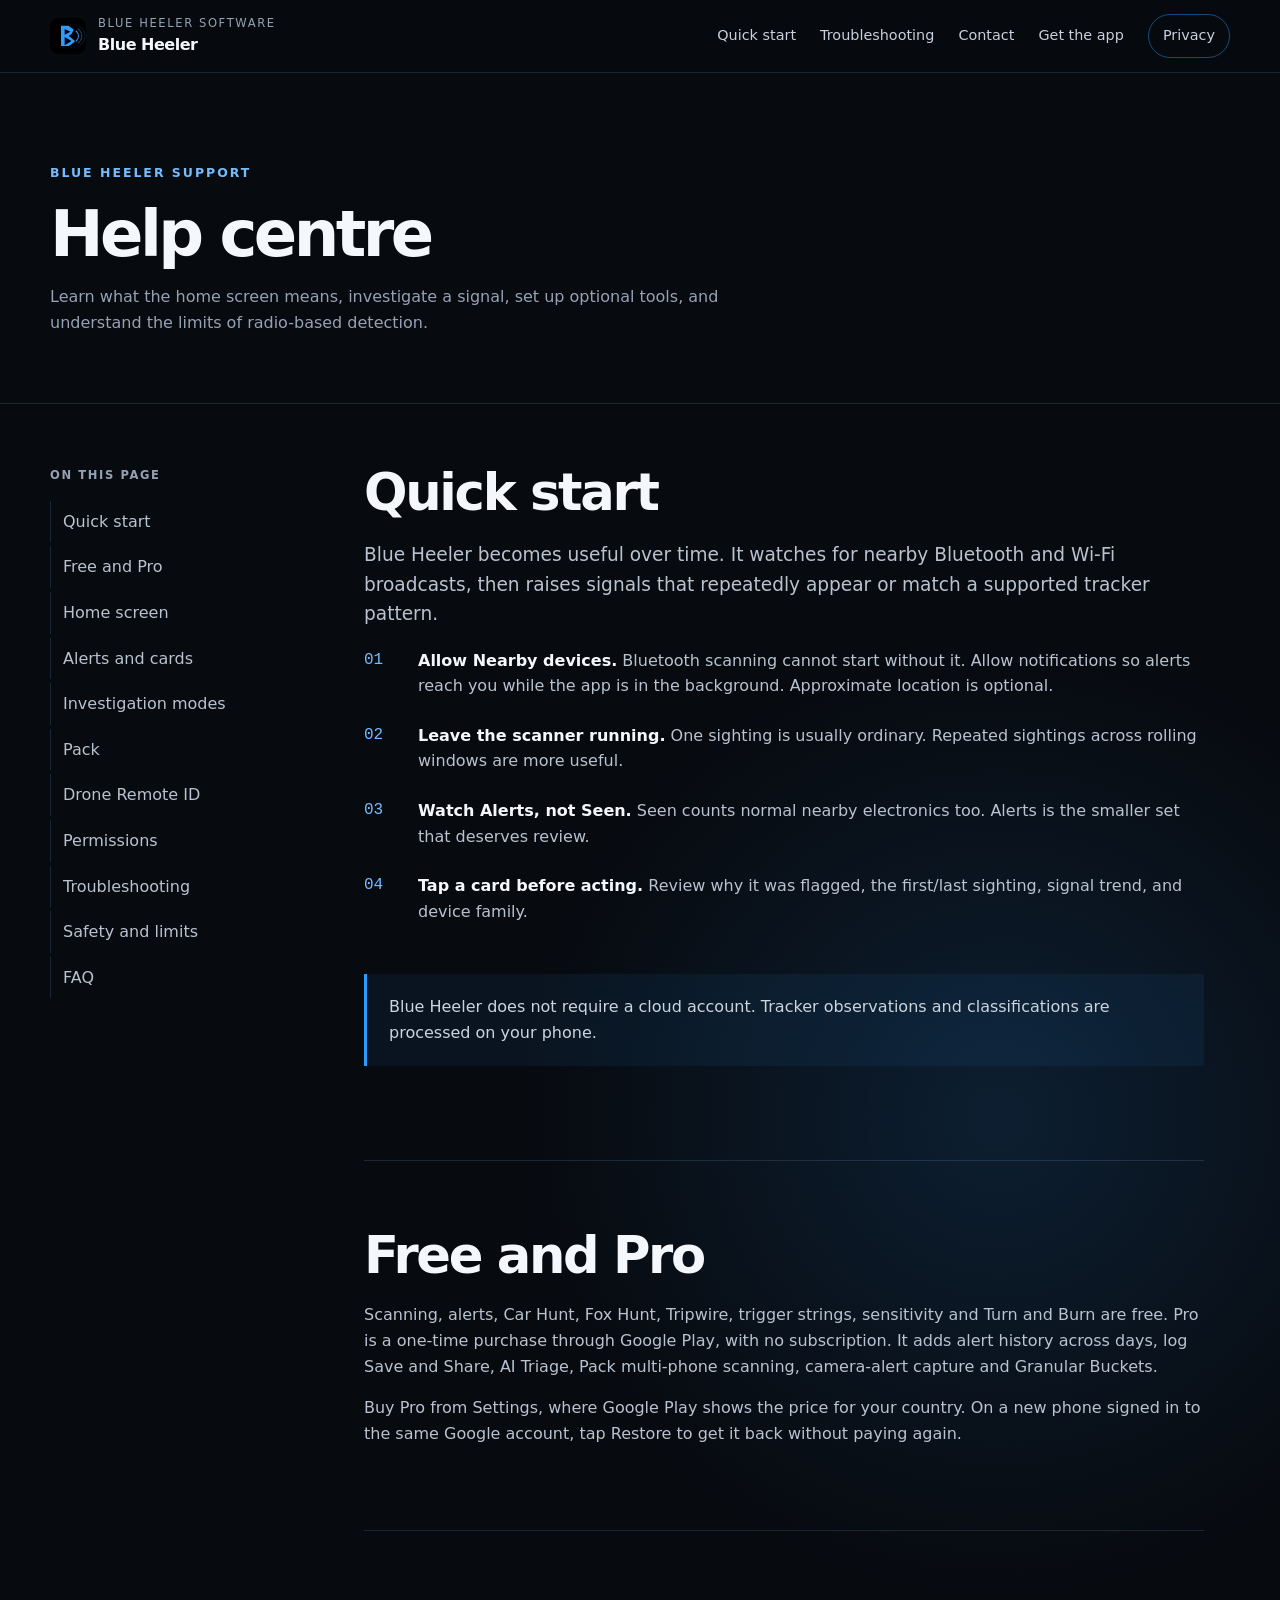
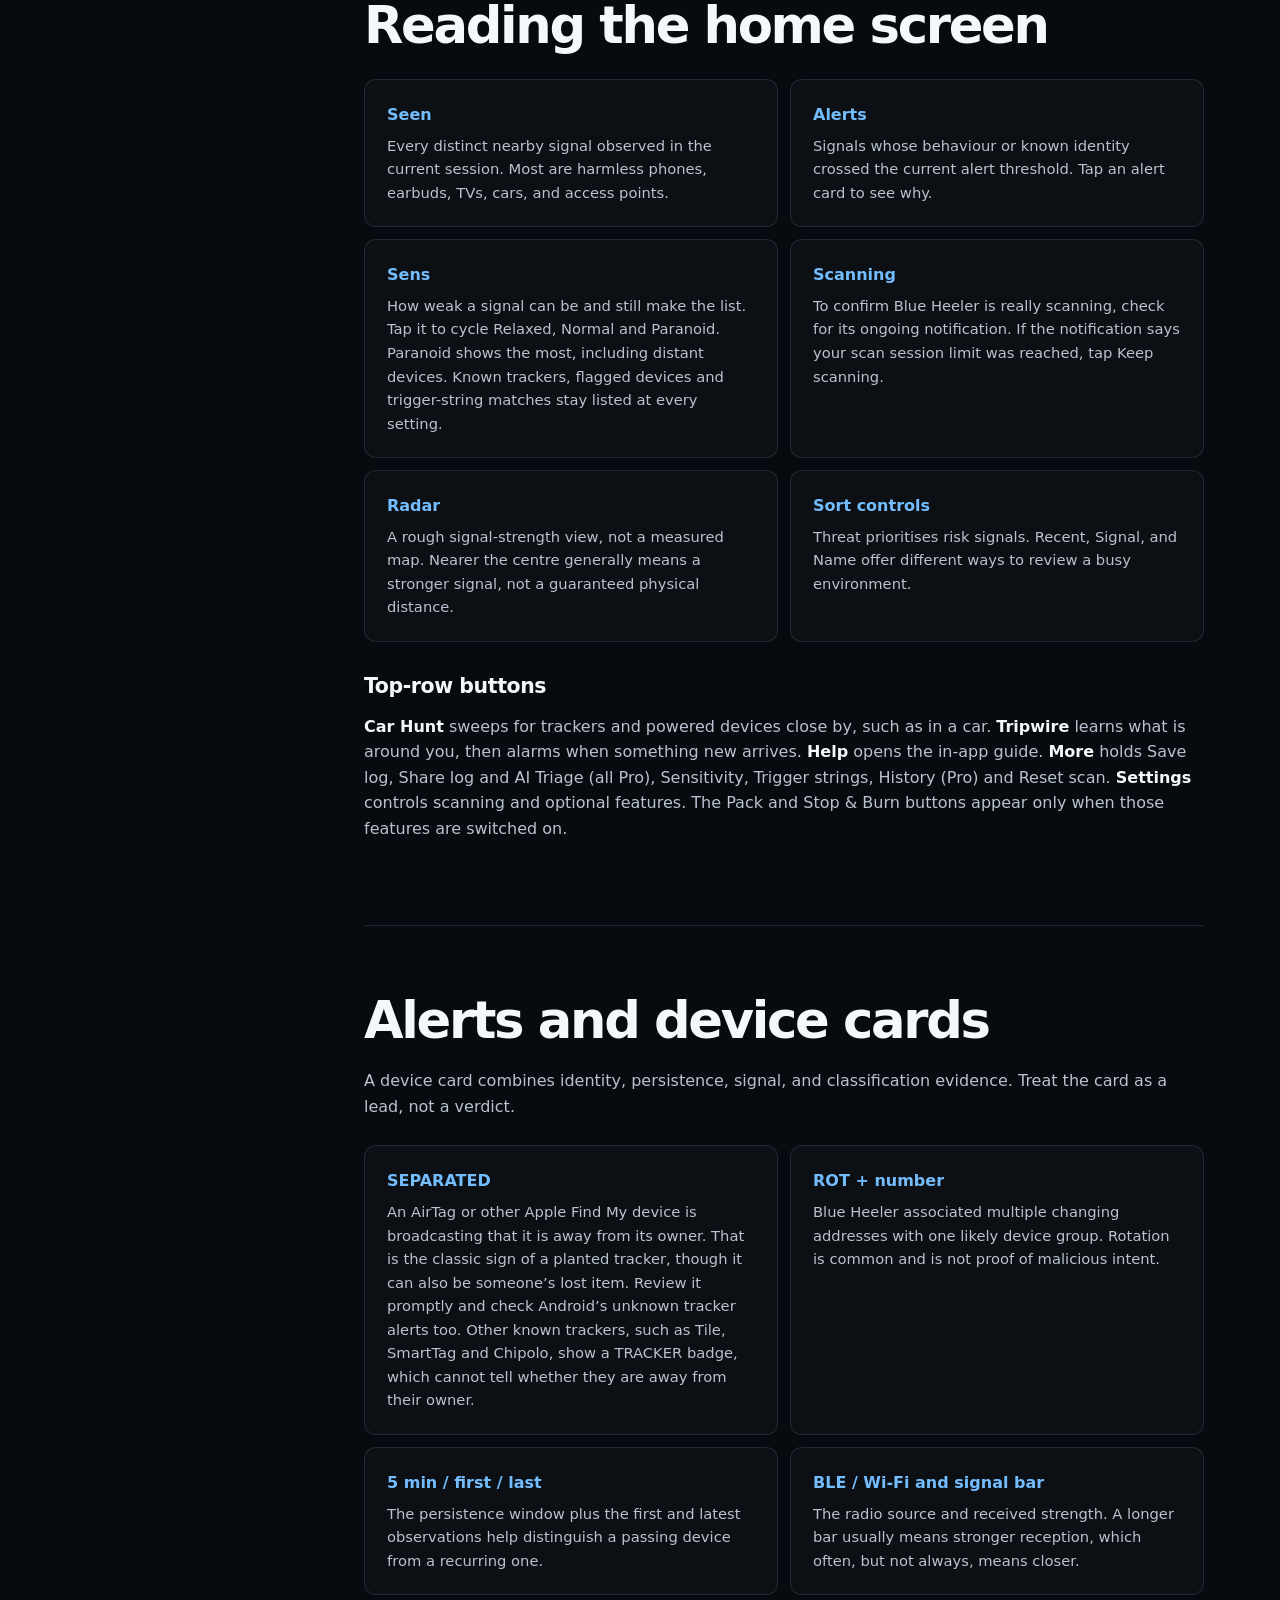
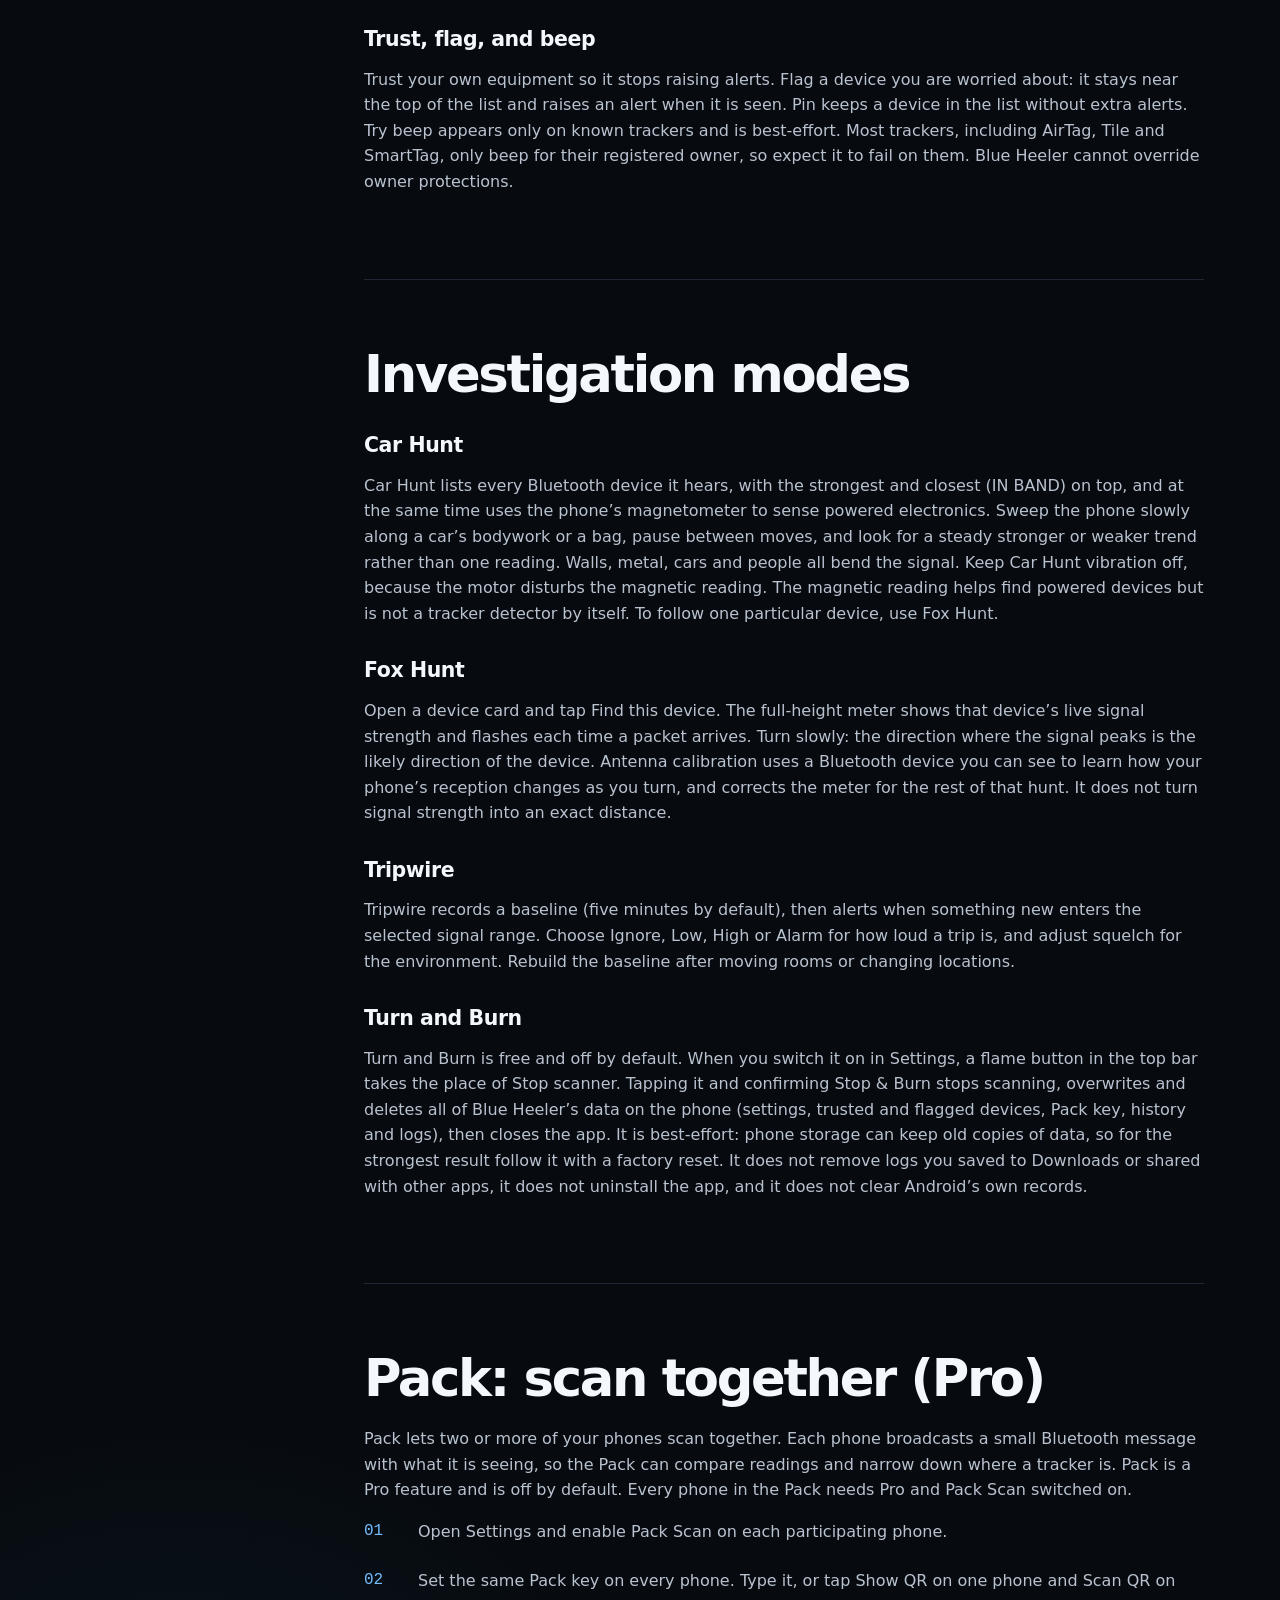
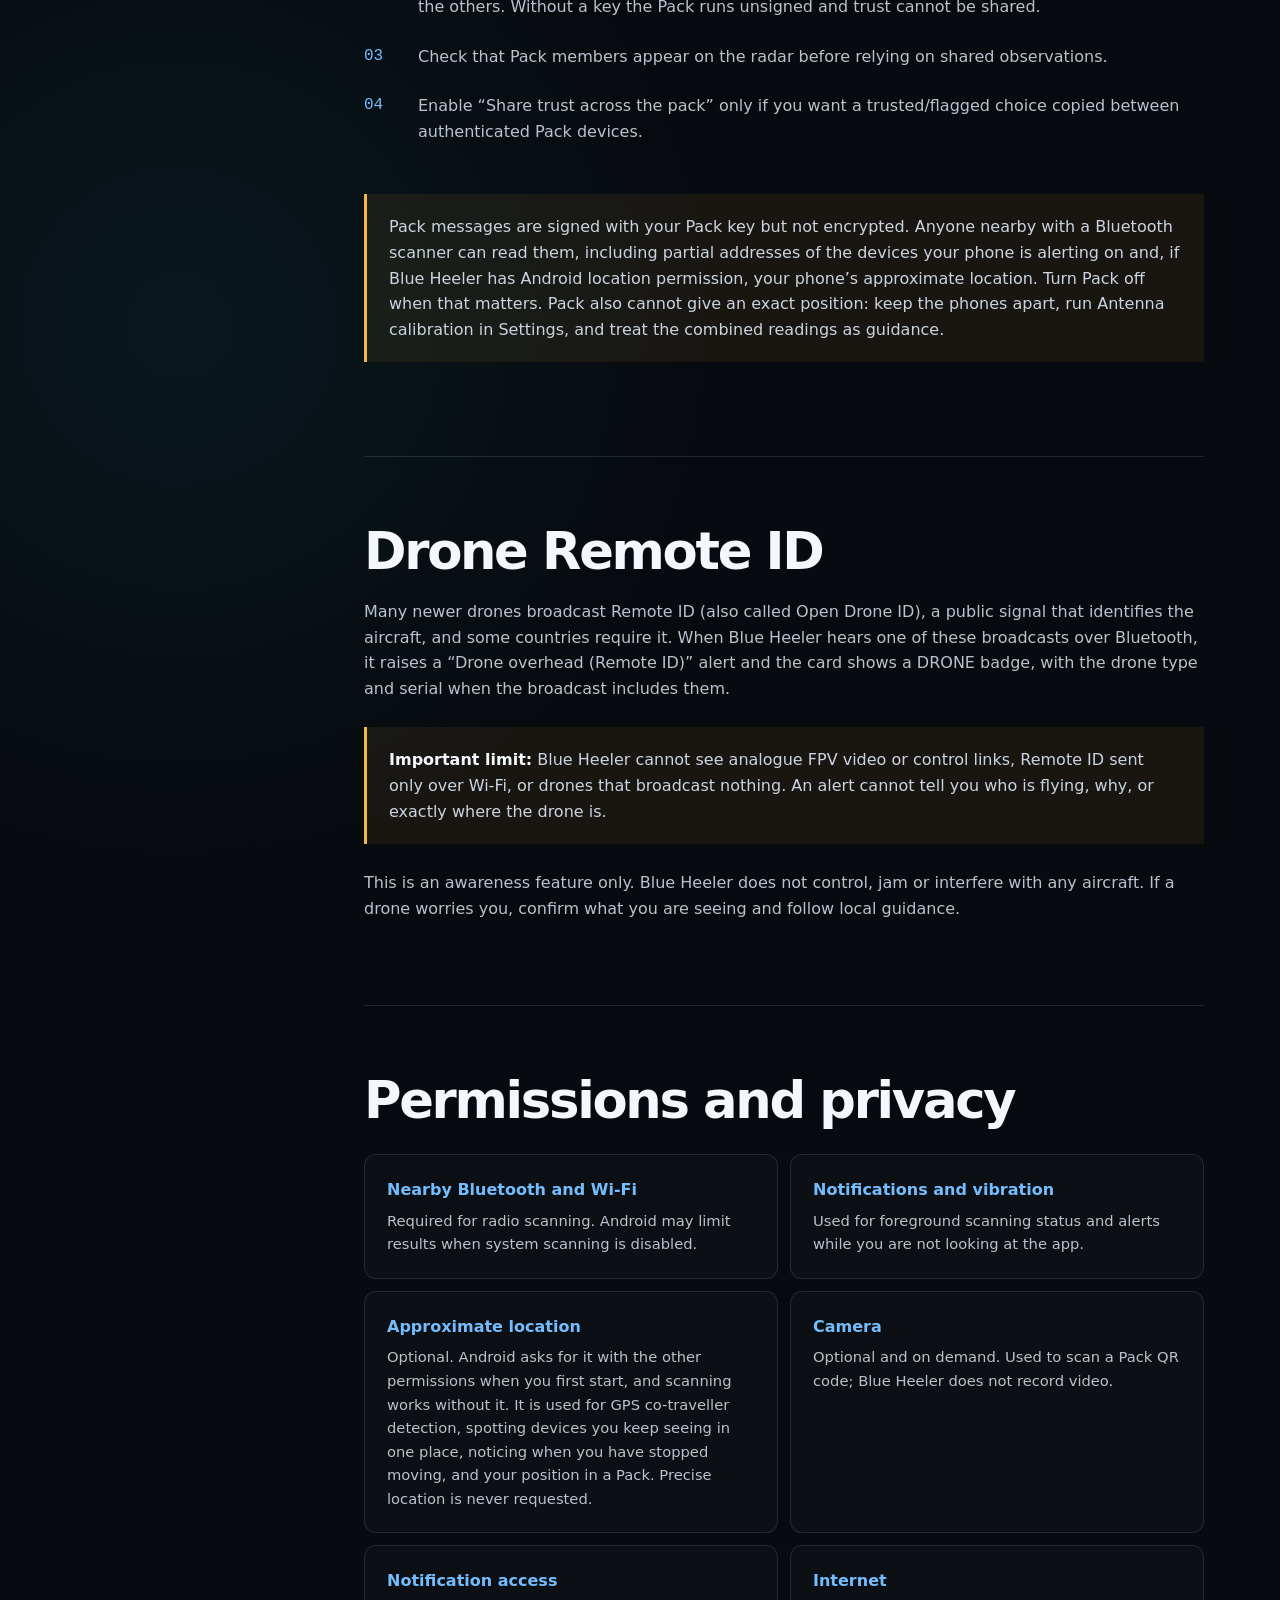
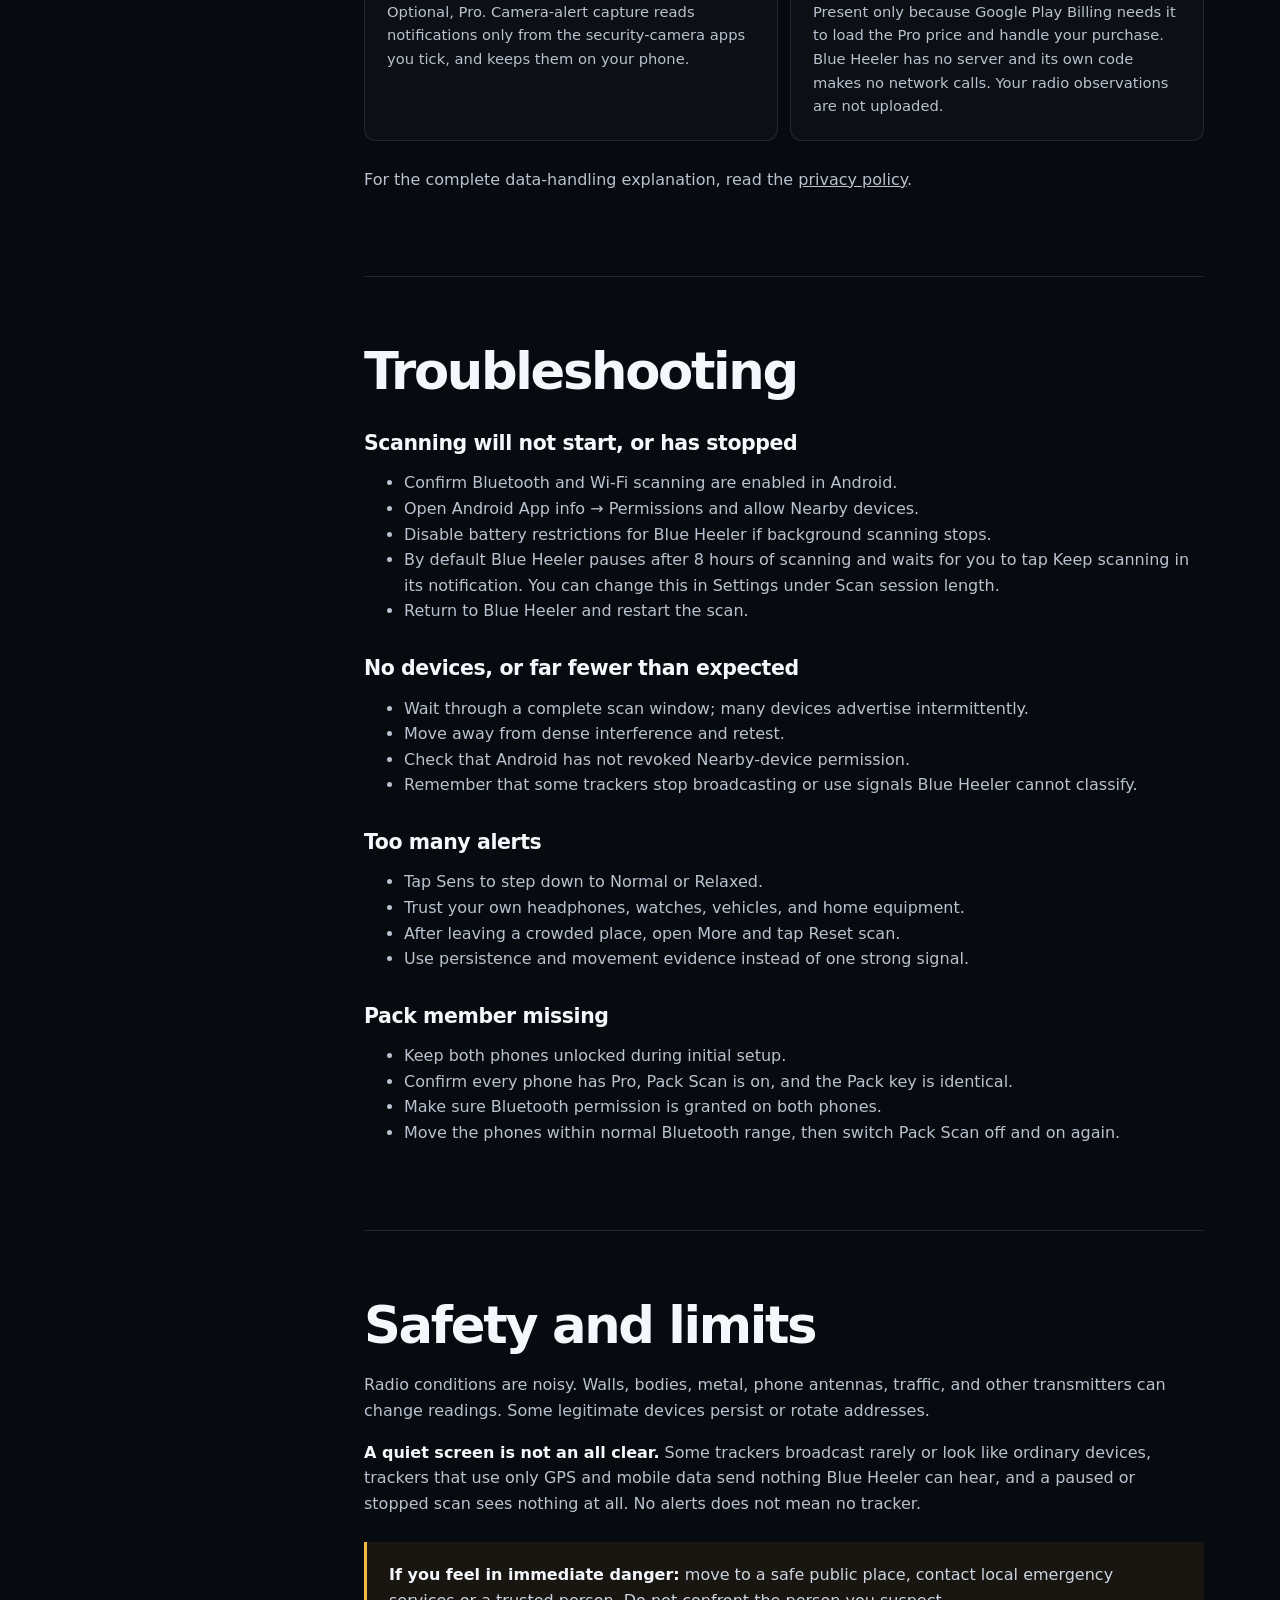
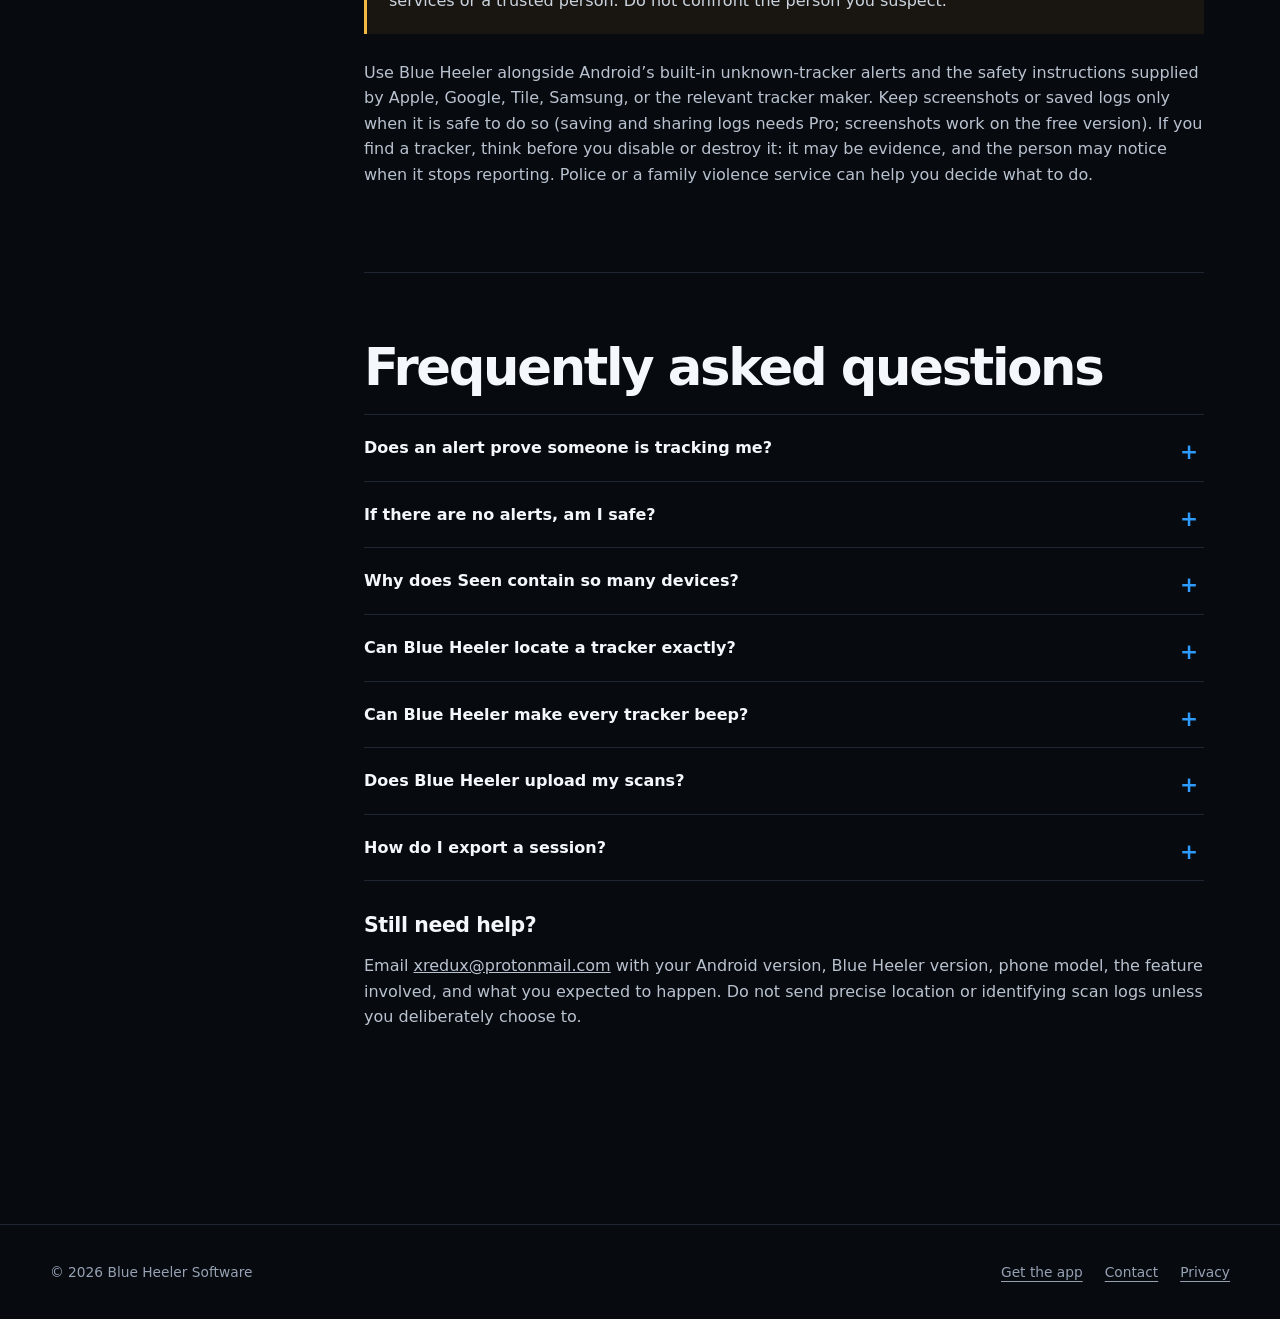
==== help/index.html @ e9cca06c "Blue Heeler help centre (Android)" ====
<!doctype html>
<html lang="en-AU">
<head>
  <meta charset="utf-8">
  <meta name="viewport" content="width=device-width, initial-scale=1">
  <meta name="description" content="Blue Heeler help: scanning, alerts, Car Hunt, Tripwire, Pack, permissions, privacy and troubleshooting.">
  <meta name="theme-color" content="#070a0f">
  <title>Blue Heeler Help</title>
  <link rel="canonical" href="https://blueheeler.bhsoftware.net/help/">
  <link rel="icon" href="../assets/blueheeler-icon.svg" type="image/svg+xml">
  <link rel="stylesheet" href="../assets/site.css">
</head>
<body>
  <a class="skip-link" href="#help">Skip to help</a>
  <header class="site-header">
    <nav class="nav shell" aria-label="Primary">
      <a class="brand" href="./"><img src="../assets/blueheeler-icon.svg" alt=""><span><span class="brand-parent">Blue Heeler Software</span><span class="brand-name">Blue Heeler</span></span></a>
      <div class="nav-links"><a href="#start">Quick start</a><a href="#troubleshooting">Troubleshooting</a><a href="mailto:xredux@protonmail.com">Contact</a><a href="https://play.google.com/store/apps/details?id=com.kosheen.antistalker">Get the app</a><a class="nav-pill" href="https://blue-heeler-software.github.io/privacy/blueheeler/">Privacy</a></div>
    </nav>
  </header>

  <main id="help">
    <div class="privacy-hero">
      <div class="shell">
        <div class="eyebrow">Blue Heeler support</div>
        <h1>Help centre</h1>
        <p>Learn what the home screen means, investigate a signal, set up optional tools, and understand the limits of radio-based detection.</p>
      </div>
    </div>

    <div class="help-layout shell">
      <aside class="help-nav" aria-label="Help topics">
        <strong>On this page</strong>
        <a href="#start">Quick start</a>
        <a href="#pro">Free and Pro</a>
        <a href="#screen">Home screen</a>
        <a href="#alerts">Alerts and cards</a>
        <a href="#modes">Investigation modes</a>
        <a href="#pack">Pack</a>
        <a href="#drones">Drone Remote ID</a>
        <a href="#permissions">Permissions</a>
        <a href="#troubleshooting">Troubleshooting</a>
        <a href="#safety">Safety and limits</a>
        <a href="#faq">FAQ</a>
      </aside>

      <div class="help-content">
        <section class="help-section" id="start">
          <h2>Quick start</h2>
          <p class="help-lead">Blue Heeler becomes useful over time. It watches for nearby Bluetooth and Wi-Fi broadcasts, then raises signals that repeatedly appear or match a supported tracker pattern.</p>
          <ol class="steps-list">
            <li><strong>Allow Nearby devices.</strong> Bluetooth scanning cannot start without it. Allow notifications so alerts reach you while the app is in the background. Approximate location is optional.</li>
            <li><strong>Leave the scanner running.</strong> One sighting is usually ordinary. Repeated sightings across rolling windows are more useful.</li>
            <li><strong>Watch Alerts, not Seen.</strong> Seen counts normal nearby electronics too. Alerts is the smaller set that deserves review.</li>
            <li><strong>Tap a card before acting.</strong> Review why it was flagged, the first/last sighting, signal trend, and device family.</li>
          </ol>
          <div class="callout">Blue Heeler does not require a cloud account. Tracker observations and classifications are processed on your phone.</div>
        </section>

        <section class="help-section" id="pro">
          <h2>Free and Pro</h2>
          <p>Scanning, alerts, Car Hunt, Fox Hunt, Tripwire, trigger strings, sensitivity and Turn and Burn are free. Pro is a one-time purchase through Google Play, with no subscription. It adds alert history across days, log Save and Share, AI Triage, Pack multi-phone scanning, camera-alert capture and Granular Buckets.</p>
          <p>Buy Pro from Settings, where Google Play shows the price for your country. On a new phone signed in to the same Google account, tap Restore to get it back without paying again.</p>
        </section>

        <section class="help-section" id="screen">
          <h2>Reading the home screen</h2>
          <div class="help-grid">
            <div class="help-card"><b>Seen</b><p>Every distinct nearby signal observed in the current session. Most are harmless phones, earbuds, TVs, cars, and access points.</p></div>
            <div class="help-card"><b>Alerts</b><p>Signals whose behaviour or known identity crossed the current alert threshold. Tap an alert card to see why.</p></div>
            <div class="help-card"><b>Sens</b><p>How weak a signal can be and still make the list. Tap it to cycle Relaxed, Normal and Paranoid. Paranoid shows the most, including distant devices. Known trackers, flagged devices and trigger-string matches stay listed at every setting.</p></div>
            <div class="help-card"><b>Scanning</b><p>To confirm Blue Heeler is really scanning, check for its ongoing notification. If the notification says your scan session limit was reached, tap Keep scanning.</p></div>
            <div class="help-card"><b>Radar</b><p>A rough signal-strength view, not a measured map. Nearer the centre generally means a stronger signal, not a guaranteed physical distance.</p></div>
            <div class="help-card"><b>Sort controls</b><p>Threat prioritises risk signals. Recent, Signal, and Name offer different ways to review a busy environment.</p></div>
          </div>
          <h3>Top-row buttons</h3>
          <p><strong>Car Hunt</strong> sweeps for trackers and powered devices close by, such as in a car. <strong>Tripwire</strong> learns what is around you, then alarms when something new arrives. <strong>Help</strong> opens the in-app guide. <strong>More</strong> holds Save log, Share log and AI Triage (all Pro), Sensitivity, Trigger strings, History (Pro) and Reset scan. <strong>Settings</strong> controls scanning and optional features. The Pack and Stop &amp; Burn buttons appear only when those features are switched on.</p>
        </section>

        <section class="help-section" id="alerts">
          <h2>Alerts and device cards</h2>
          <p>A device card combines identity, persistence, signal, and classification evidence. Treat the card as a lead, not a verdict.</p>
          <div class="help-grid">
            <div class="help-card"><b>SEPARATED</b><p>An AirTag or other Apple Find My device is broadcasting that it is away from its owner. That is the classic sign of a planted tracker, though it can also be someone’s lost item. Review it promptly and check Android’s unknown tracker alerts too. Other known trackers, such as Tile, SmartTag and Chipolo, show a TRACKER badge, which cannot tell whether they are away from their owner.</p></div>
            <div class="help-card"><b>ROT + number</b><p>Blue Heeler associated multiple changing addresses with one likely device group. Rotation is common and is not proof of malicious intent.</p></div>
            <div class="help-card"><b>5 min / first / last</b><p>The persistence window plus the first and latest observations help distinguish a passing device from a recurring one.</p></div>
            <div class="help-card"><b>BLE / Wi-Fi and signal bar</b><p>The radio source and received strength. A longer bar usually means stronger reception, which often, but not always, means closer.</p></div>
          </div>
          <h3>Trust, flag, and beep</h3>
          <p>Trust your own equipment so it stops raising alerts. Flag a device you are worried about: it stays near the top of the list and raises an alert when it is seen. Pin keeps a device in the list without extra alerts. Try beep appears only on known trackers and is best-effort. Most trackers, including AirTag, Tile and SmartTag, only beep for their registered owner, so expect it to fail on them. Blue Heeler cannot override owner protections.</p>
        </section>

        <section class="help-section" id="modes">
          <h2>Investigation modes</h2>
          <h3>Car Hunt</h3>
          <p>Car Hunt lists every Bluetooth device it hears, with the strongest and closest (IN BAND) on top, and at the same time uses the phone’s magnetometer to sense powered electronics. Sweep the phone slowly along a car’s bodywork or a bag, pause between moves, and look for a steady stronger or weaker trend rather than one reading. Walls, metal, cars and people all bend the signal. Keep Car Hunt vibration off, because the motor disturbs the magnetic reading. The magnetic reading helps find powered devices but is not a tracker detector by itself. To follow one particular device, use Fox Hunt.</p>
          <h3>Fox Hunt</h3>
          <p>Open a device card and tap Find this device. The full-height meter shows that device’s live signal strength and flashes each time a packet arrives. Turn slowly: the direction where the signal peaks is the likely direction of the device. Antenna calibration uses a Bluetooth device you can see to learn how your phone’s reception changes as you turn, and corrects the meter for the rest of that hunt. It does not turn signal strength into an exact distance.</p>
          <h3>Tripwire</h3>
          <p>Tripwire records a baseline (five minutes by default), then alerts when something new enters the selected signal range. Choose Ignore, Low, High or Alarm for how loud a trip is, and adjust squelch for the environment. Rebuild the baseline after moving rooms or changing locations.</p>
          <h3>Turn and Burn</h3>
          <p>Turn and Burn is free and off by default. When you switch it on in Settings, a flame button in the top bar takes the place of Stop scanner. Tapping it and confirming Stop &amp; Burn stops scanning, overwrites and deletes all of Blue Heeler’s data on the phone (settings, trusted and flagged devices, Pack key, history and logs), then closes the app. It is best-effort: phone storage can keep old copies of data, so for the strongest result follow it with a factory reset. It does not remove logs you saved to Downloads or shared with other apps, it does not uninstall the app, and it does not clear Android’s own records.</p>
        </section>

        <section class="help-section" id="pack">
          <h2>Pack: scan together (Pro)</h2>
          <p>Pack lets two or more of your phones scan together. Each phone broadcasts a small Bluetooth message with what it is seeing, so the Pack can compare readings and narrow down where a tracker is. Pack is a Pro feature and is off by default. Every phone in the Pack needs Pro and Pack Scan switched on.</p>
          <ol class="steps-list">
            <li>Open Settings and enable Pack Scan on each participating phone.</li>
            <li>Set the same Pack key on every phone. Type it, or tap Show QR on one phone and Scan QR on the others. Without a key the Pack runs unsigned and trust cannot be shared.</li>
            <li>Check that Pack members appear on the radar before relying on shared observations.</li>
            <li>Enable “Share trust across the pack” only if you want a trusted/flagged choice copied between authenticated Pack devices.</li>
          </ol>
          <div class="callout warning">Pack messages are signed with your Pack key but not encrypted. Anyone nearby with a Bluetooth scanner can read them, including partial addresses of the devices your phone is alerting on and, if Blue Heeler has Android location permission, your phone’s approximate location. Turn Pack off when that matters. Pack also cannot give an exact position: keep the phones apart, run Antenna calibration in Settings, and treat the combined readings as guidance.</div>
        </section>

        <section class="help-section" id="drones">
          <h2>Drone Remote ID</h2>
          <p>Many newer drones broadcast Remote ID (also called Open Drone ID), a public signal that identifies the aircraft, and some countries require it. When Blue Heeler hears one of these broadcasts over Bluetooth, it raises a “Drone overhead (Remote ID)” alert and the card shows a DRONE badge, with the drone type and serial when the broadcast includes them.</p>
          <div class="callout warning"><strong>Important limit:</strong> Blue Heeler cannot see analogue FPV video or control links, Remote ID sent only over Wi-Fi, or drones that broadcast nothing. An alert cannot tell you who is flying, why, or exactly where the drone is.</div>
          <p>This is an awareness feature only. Blue Heeler does not control, jam or interfere with any aircraft. If a drone worries you, confirm what you are seeing and follow local guidance.</p>
        </section>

        <section class="help-section" id="permissions">
          <h2>Permissions and privacy</h2>
          <div class="help-grid">
            <div class="help-card"><b>Nearby Bluetooth and Wi-Fi</b><p>Required for radio scanning. Android may limit results when system scanning is disabled.</p></div>
            <div class="help-card"><b>Notifications and vibration</b><p>Used for foreground scanning status and alerts while you are not looking at the app.</p></div>
            <div class="help-card"><b>Approximate location</b><p>Optional. Android asks for it with the other permissions when you first start, and scanning works without it. It is used for GPS co-traveller detection, spotting devices you keep seeing in one place, noticing when you have stopped moving, and your position in a Pack. Precise location is never requested.</p></div>
            <div class="help-card"><b>Camera</b><p>Optional and on demand. Used to scan a Pack QR code; Blue Heeler does not record video.</p></div>
            <div class="help-card"><b>Notification access</b><p>Optional, Pro. Camera-alert capture reads notifications only from the security-camera apps you tick, and keeps them on your phone.</p></div>
            <div class="help-card"><b>Internet</b><p>Present only because Google Play Billing needs it to load the Pro price and handle your purchase. Blue Heeler has no server and its own code makes no network calls. Your radio observations are not uploaded.</p></div>
          </div>
          <p>For the complete data-handling explanation, read the <a href="https://blue-heeler-software.github.io/privacy/blueheeler/">privacy policy</a>.</p>
        </section>

        <section class="help-section" id="troubleshooting">
          <h2>Troubleshooting</h2>
          <h3>Scanning will not start, or has stopped</h3>
          <ul><li>Confirm Bluetooth and Wi-Fi scanning are enabled in Android.</li><li>Open Android App info → Permissions and allow Nearby devices.</li><li>Disable battery restrictions for Blue Heeler if background scanning stops.</li><li>By default Blue Heeler pauses after 8 hours of scanning and waits for you to tap Keep scanning in its notification. You can change this in Settings under Scan session length.</li><li>Return to Blue Heeler and restart the scan.</li></ul>
          <h3>No devices, or far fewer than expected</h3>
          <ul><li>Wait through a complete scan window; many devices advertise intermittently.</li><li>Move away from dense interference and retest.</li><li>Check that Android has not revoked Nearby-device permission.</li><li>Remember that some trackers stop broadcasting or use signals Blue Heeler cannot classify.</li></ul>
          <h3>Too many alerts</h3>
          <ul><li>Tap Sens to step down to Normal or Relaxed.</li><li>Trust your own headphones, watches, vehicles, and home equipment.</li><li>After leaving a crowded place, open More and tap Reset scan.</li><li>Use persistence and movement evidence instead of one strong signal.</li></ul>
          <h3>Pack member missing</h3>
          <ul><li>Keep both phones unlocked during initial setup.</li><li>Confirm every phone has Pro, Pack Scan is on, and the Pack key is identical.</li><li>Make sure Bluetooth permission is granted on both phones.</li><li>Move the phones within normal Bluetooth range, then switch Pack Scan off and on again.</li></ul>
        </section>

        <section class="help-section" id="safety">
          <h2>Safety and limits</h2>
          <p>Radio conditions are noisy. Walls, bodies, metal, phone antennas, traffic, and other transmitters can change readings. Some legitimate devices persist or rotate addresses.</p>
          <p><strong>A quiet screen is not an all clear.</strong> Some trackers broadcast rarely or look like ordinary devices, trackers that use only GPS and mobile data send nothing Blue Heeler can hear, and a paused or stopped scan sees nothing at all. No alerts does not mean no tracker.</p>
          <div class="callout warning"><strong>If you feel in immediate danger:</strong> move to a safe public place, contact local emergency services or a trusted person. Do not confront the person you suspect.</div>
          <p>Use Blue Heeler alongside Android’s built-in unknown-tracker alerts and the safety instructions supplied by Apple, Google, Tile, Samsung, or the relevant tracker maker. Keep screenshots or saved logs only when it is safe to do so (saving and sharing logs needs Pro; screenshots work on the free version). If you find a tracker, think before you disable or destroy it: it may be evidence, and the person may notice when it stops reporting. Police or a family violence service can help you decide what to do.</p>
        </section>

        <section class="help-section" id="faq">
          <h2>Frequently asked questions</h2>
          <div class="faq">
            <details><summary>Does an alert prove someone is tracking me?</summary><p>No. It means Blue Heeler found a signal pattern worth reviewing. Confirm it using movement, persistence and platform safety alerts, and search physically only when it is safe.</p></details>
            <details><summary>If there are no alerts, am I safe?</summary><p>Not necessarily. A quiet screen is not an all clear. Blue Heeler only hears trackers that broadcast over Bluetooth or Wi-Fi while it is scanning, and some trackers are built to avoid notice. If you are worried, keep scanning over time, use Android’s unknown tracker alerts too, and talk to police or a support service.</p></details>
            <details><summary>Why does Seen contain so many devices?</summary><p>Modern environments are full of Bluetooth and Wi-Fi broadcasts. Seen is an observation count; Alerts applies additional rules to highlight a smaller set.</p></details>
            <details><summary>Can Blue Heeler locate a tracker exactly?</summary><p>No. Car Hunt and Fox Hunt show relative signal changes. They cannot provide a guaranteed direction, distance, or location.</p></details>
            <details><summary>Can Blue Heeler make every tracker beep?</summary><p>No. The command is best-effort. Tracker firmware, ownership protections, connection state, and supported protocols determine whether it works.</p></details>
            <details><summary>Does Blue Heeler upload my scans?</summary><p>No. Blue Heeler has no server and does not upload your radio observations. Data leaves your phone only when you choose: Share log and AI Triage hand the log to an app you pick, and Pack broadcasts Pack messages over Bluetooth to phones nearby. Google Play handles the Pro purchase under Google’s own privacy policy.</p></details>
            <details><summary>How do I export a session?</summary><p>Saving and sharing logs are Pro features. Open More and choose Save log to Downloads or Share log. AI Triage shares the same log, formatted for an AI assistant you pick; Blue Heeler does not send it anywhere itself. Whatever app you share with receives the log, so check it before you send. A log saved to Downloads stays there until you delete it, even after Turn and Burn.</p></details>
          </div>
          <h3>Still need help?</h3>
          <p>Email <a href="mailto:xredux@protonmail.com">xredux@protonmail.com</a> with your Android version, Blue Heeler version, phone model, the feature involved, and what you expected to happen. Do not send precise location or identifying scan logs unless you deliberately choose to.</p>
        </section>
      </div>
    </div>
  </main>

  <footer class="site-footer"><div class="footer-row shell"><span>© 2026 Blue Heeler Software</span><div class="footer-links"><a href="https://play.google.com/store/apps/details?id=com.kosheen.antistalker">Get the app</a><a href="mailto:xredux@protonmail.com">Contact</a><a href="https://blue-heeler-software.github.io/privacy/blueheeler/">Privacy</a></div></div></footer>
</body>
</html>
---- assets/site.css ----
:root {
  --ink: #f4f7fb;
  --muted: #96a2b4;
  --blue: #2e9bff;
  --blue-2: #73bdff;
  --cyan: #22d3d8;
  --amber: #f4b942;
  --panel: rgba(16, 22, 31, 0.8);
  --line: rgba(130, 167, 208, 0.18);
  --max: 1180px;
  color-scheme: dark;
  font-family: Inter, ui-sans-serif, system-ui, -apple-system, BlinkMacSystemFont, "Segoe UI", sans-serif;
}

* { box-sizing: border-box; }
html { scroll-behavior: smooth; }
body {
  margin: 0;
  min-width: 320px;
  color: var(--ink);
  background:
    radial-gradient(circle at 78% 12%, rgba(46, 155, 255, 0.14), transparent 30rem),
    radial-gradient(circle at 14% 55%, rgba(34, 211, 216, 0.07), transparent 34rem),
    #070a0f;
  line-height: 1.6;
  overflow-x: hidden;
}

a { color: inherit; }
img { display: block; max-width: 100%; }
.shell { width: min(calc(100% - 40px), var(--max)); margin-inline: auto; }
.skip-link { position: fixed; left: 12px; top: -50px; z-index: 20; padding: 10px 14px; background: var(--blue); color: #06101d; }
.skip-link:focus { top: 12px; }

.site-header {
  position: sticky;
  top: 0;
  z-index: 10;
  border-bottom: 1px solid var(--line);
  background: rgba(7, 10, 15, 0.82);
  backdrop-filter: blur(18px);
}
.nav { min-height: 72px; display: flex; align-items: center; justify-content: space-between; gap: 24px; }
.brand { display: flex; align-items: center; gap: 12px; text-decoration: none; }
.brand img { width: 36px; height: 36px; border-radius: 9px; }
.brand-name { font-weight: 750; letter-spacing: -0.03em; }
.brand-parent { color: var(--muted); font-size: .72rem; letter-spacing: .14em; text-transform: uppercase; display: block; }
.nav-links { display: flex; gap: 24px; align-items: center; color: #c7d0dc; font-size: .9rem; }
.nav-links a { text-decoration: none; }
.nav-links a:hover, .nav-links a:focus-visible { color: var(--blue-2); }
.nav-pill { padding: 9px 14px; border: 1px solid rgba(46,155,255,.45); border-radius: 999px; }

.hero { min-height: 760px; display: grid; grid-template-columns: 1.05fr .78fr; align-items: center; gap: clamp(48px, 8vw, 112px); padding: 84px 0 96px; }
.eyebrow { color: var(--blue-2); font-size: .78rem; font-weight: 700; letter-spacing: .16em; text-transform: uppercase; }
h1, h2, h3 { margin: 0; line-height: 1.05; }
h1 { max-width: 760px; margin-top: 18px; font-size: clamp(3.5rem, 8vw, 7rem); letter-spacing: -.065em; font-weight: 760; }
h1 span { color: var(--blue); }
.hero-copy { max-width: 660px; margin: 28px 0 0; color: #b9c2cf; font-size: clamp(1.05rem, 2vw, 1.28rem); }
.hero-actions { display: flex; flex-wrap: wrap; gap: 12px; margin-top: 34px; }
.button { display: inline-flex; align-items: center; justify-content: center; min-height: 49px; padding: 0 20px; border-radius: 8px; border: 1px solid var(--line); text-decoration: none; font-weight: 700; }
.button-primary { background: var(--blue); color: #04111f; border-color: var(--blue); }
.button-secondary { background: rgba(255,255,255,.025); color: var(--ink); }
.button:hover, .button:focus-visible { transform: translateY(-1px); box-shadow: 0 12px 32px rgba(46,155,255,.12); }
.availability { margin-top: 16px; color: var(--muted); font-size: .83rem; }

.phone-stage { position: relative; min-height: 610px; display: grid; place-items: center; }
.phone-stage::before { content: ""; position: absolute; width: 440px; height: 440px; border-radius: 50%; border: 1px solid rgba(46,155,255,.18); box-shadow: 0 0 120px rgba(46,155,255,.12), inset 0 0 90px rgba(46,155,255,.06); }
.phone { position: relative; width: min(100%, 330px); aspect-ratio: 1084 / 2412; overflow: hidden; border: 1px solid rgba(255,255,255,.16); border-radius: 38px; background: #0d0f12; box-shadow: 0 34px 90px rgba(0,0,0,.55); transform: rotate(2deg); }
.phone img { width: 100%; height: 100%; object-fit: cover; }
.signal-tag { position: absolute; right: 0; bottom: 80px; width: 178px; padding: 16px 18px; border: 1px solid rgba(46,155,255,.32); border-radius: 12px; background: rgba(7,13,20,.9); box-shadow: 0 22px 50px rgba(0,0,0,.42); }
.signal-tag b { color: var(--cyan); display: block; font-size: 1.3rem; }
.signal-tag span { color: var(--muted); font-size: .78rem; }

.trust-bar { border-block: 1px solid var(--line); background: rgba(255,255,255,.018); }
.trust-grid { display: grid; grid-template-columns: repeat(3, 1fr); }
.trust-item { padding: 30px 5%; border-right: 1px solid var(--line); }
.trust-item:first-child { padding-left: 0; }
.trust-item:last-child { border-right: 0; }
.trust-item b { display: block; font-size: 1rem; }
.trust-item span { color: var(--muted); font-size: .9rem; }

section { padding: 112px 0; }
.section-head { display: grid; grid-template-columns: .8fr 1.2fr; gap: 60px; margin-bottom: 54px; }
.section-head h2, .privacy-hero h1 { font-size: clamp(2.4rem, 5vw, 4.8rem); letter-spacing: -.055em; }
.section-head p { margin: 5px 0 0; color: var(--muted); font-size: 1.05rem; max-width: 660px; }
.cards { display: grid; grid-template-columns: repeat(3, 1fr); gap: 16px; }
.card { min-height: 285px; padding: 28px; border: 1px solid var(--line); border-radius: 14px; background: linear-gradient(145deg, rgba(24,34,47,.74), rgba(10,14,20,.64)); }
.card-num { color: var(--blue); font-family: ui-monospace, SFMono-Regular, Consolas, monospace; font-size: .78rem; letter-spacing: .12em; }
.card h3 { margin-top: 66px; font-size: 1.45rem; letter-spacing: -.025em; }
.card p { margin: 14px 0 0; color: var(--muted); }

.workflow { display: grid; grid-template-columns: 1fr 1.1fr; gap: clamp(48px, 8vw, 104px); align-items: center; }
.app-shot { max-width: 430px; margin-inline: auto; overflow: hidden; border-radius: 28px; border: 1px solid var(--line); box-shadow: 0 34px 90px rgba(0,0,0,.38); }
.steps { display: grid; gap: 12px; }
.step { display: grid; grid-template-columns: 54px 1fr; gap: 18px; padding: 22px 0; border-bottom: 1px solid var(--line); }
.step strong { color: var(--blue-2); font-family: ui-monospace, SFMono-Regular, Consolas, monospace; }
.step h3 { font-size: 1.35rem; }
.step p { margin: 8px 0 0; color: var(--muted); }

.privacy-callout { padding: 52px; border: 1px solid rgba(46,155,255,.28); border-radius: 16px; background: linear-gradient(120deg, rgba(46,155,255,.1), rgba(34,211,216,.035)); display: grid; grid-template-columns: 1.2fr .8fr; gap: 54px; align-items: end; }
.privacy-callout h2 { font-size: clamp(2.2rem, 5vw, 4rem); letter-spacing: -.05em; }
.privacy-callout p { color: #b9c2cf; max-width: 690px; }
.privacy-points { display: grid; gap: 12px; color: #cbd4df; }
.privacy-points span::before { content: "↳"; color: var(--cyan); margin-right: 10px; }

.limits { border-top: 1px solid var(--line); }
.limits-grid { display: grid; grid-template-columns: .85fr 1.15fr; gap: 80px; }
.limits h2 { font-size: clamp(2.2rem, 4.4vw, 4rem); letter-spacing: -.05em; }
.limits-copy { color: var(--muted); }
.limits-copy p:first-child { color: var(--ink); font-size: 1.18rem; }

.site-footer { padding: 36px 0; border-top: 1px solid var(--line); color: var(--muted); font-size: .86rem; }
.footer-row { display: flex; justify-content: space-between; gap: 28px; align-items: center; }
.footer-links { display: flex; gap: 22px; }
.footer-links a { text-underline-offset: 4px; }

.nav-group { position: relative; }
.nav-group > a { display: inline-flex; align-items: center; gap: 6px; }
.nav-group > a::after { content: "⌄"; color: var(--muted); font-size: .75rem; }
.nav-menu { position: absolute; top: calc(100% + 14px); left: -18px; display: none; min-width: 250px; padding: 10px; border: 1px solid var(--line); border-radius: 12px; background: rgba(9,13,19,.98); box-shadow: 0 24px 60px rgba(0,0,0,.5); }
.nav-menu a { display: block; padding: 10px 12px; border-radius: 8px; }
.nav-menu a:hover, .nav-menu a:focus-visible { background: rgba(46,155,255,.09); }
.nav-group:hover .nav-menu, .nav-group:focus-within .nav-menu { display: block; }

.page-hero { padding: 92px 0 70px; border-bottom: 1px solid var(--line); }
.page-hero h1 { max-width: 940px; }
.page-hero p { max-width: 760px; margin: 24px 0 0; color: #b9c2cf; font-size: 1.15rem; }
.breadcrumbs { margin-bottom: 28px; color: var(--muted); font-size: .82rem; }
.breadcrumbs a { text-underline-offset: 4px; }
.feature-grid { display: grid; grid-template-columns: repeat(2, minmax(0, 1fr)); gap: 16px; }
.feature-card { display: flex; min-height: 250px; padding: 30px; border: 1px solid var(--line); border-radius: 15px; background: linear-gradient(145deg, rgba(24,34,47,.74), rgba(10,14,20,.64)); text-decoration: none; flex-direction: column; }
.feature-card:hover, .feature-card:focus-visible { border-color: rgba(46,155,255,.55); transform: translateY(-2px); }
.feature-card .card-num { margin-bottom: 48px; }
.feature-card h3 { font-size: 1.55rem; }
.feature-card p { margin: 12px 0 24px; color: var(--muted); }
.feature-card .card-link { margin-top: auto; color: var(--blue-2); font-weight: 700; }
.pack-hero { position: relative; overflow: hidden; padding: 62px; border: 1px solid rgba(34,211,216,.28); border-radius: 20px; background: radial-gradient(circle at 82% 40%, rgba(34,211,216,.16), transparent 25rem), linear-gradient(130deg, rgba(46,155,255,.12), rgba(11,16,24,.82)); }
.pack-hero::after { content: ""; position: absolute; right: 7%; top: 50%; width: 230px; height: 230px; transform: translateY(-50%); border: 1px solid rgba(34,211,216,.22); border-radius: 50%; box-shadow: 0 0 0 44px rgba(34,211,216,.035), 0 0 0 88px rgba(34,211,216,.018); }
.pack-hero > * { position: relative; z-index: 1; }
.pack-hero h2 { max-width: 760px; font-size: clamp(2.5rem, 5vw, 5rem); letter-spacing: -.055em; }
.pack-hero p { max-width: 700px; color: #c0cad7; font-size: 1.08rem; }
.metric-row { display: grid; grid-template-columns: repeat(3, 1fr); gap: 12px; margin-top: 30px; }
.metric { padding: 18px; border: 1px solid var(--line); border-radius: 12px; background: rgba(4,9,14,.52); }
.metric b { display: block; color: var(--cyan); font-size: 1.3rem; }
.metric span { color: var(--muted); font-size: .84rem; }
.two-col { display: grid; grid-template-columns: 1fr 1fr; gap: 50px; align-items: start; }
.prose h2 { margin: 0 0 20px; font-size: clamp(2rem, 4vw, 3.5rem); letter-spacing: -.045em; }
.prose h3 { margin: 34px 0 10px; font-size: 1.3rem; }
.prose p, .prose li { color: #b9c2cf; }
.prose strong { color: var(--ink); }
.link-list { display: grid; gap: 10px; margin-top: 24px; }
.link-list a { padding: 14px 16px; border: 1px solid var(--line); border-radius: 10px; color: var(--blue-2); text-decoration: none; }
.device-visual { min-height: 420px; display: grid; place-items: center; border: 1px solid var(--line); border-radius: 18px; background: radial-gradient(circle, rgba(34,211,216,.12), transparent 53%), rgba(255,255,255,.015); }
.matrix-demo { display: grid; grid-template-columns: repeat(8, 20px); gap: 7px; padding: 26px; border-radius: 18px; background: #05080d; box-shadow: 0 30px 80px rgba(0,0,0,.55); }
.matrix-demo i { width: 20px; height: 20px; border-radius: 5px; background: #10202a; box-shadow: inset 0 0 5px rgba(255,255,255,.06); }
.matrix-demo i:nth-child(9n+2), .matrix-demo i:nth-child(13n+4) { background: var(--cyan); box-shadow: 0 0 14px rgba(34,211,216,.72); }
.matrix-demo i:nth-child(17n+7) { background: var(--amber); box-shadow: 0 0 14px rgba(244,185,66,.72); }
.node-demo { width: 260px; padding: 24px; border: 1px solid rgba(46,155,255,.4); border-radius: 18px; background: #0b121b; box-shadow: 0 30px 80px rgba(0,0,0,.55); }
.node-demo::before { content: ""; display: block; width: 14px; height: 14px; margin-bottom: 62px; border-radius: 50%; background: var(--cyan); box-shadow: 0 0 18px rgba(34,211,216,.9); }
.node-demo b { display: block; font-family: ui-monospace, SFMono-Regular, Consolas, monospace; }
.node-demo span { color: var(--muted); font-size: .82rem; }
.status-badge { display: inline-flex; align-items: center; gap: 8px; padding: 7px 11px; border: 1px solid var(--line); border-radius: 999px; color: #c7d0dc; font-size: .78rem; }
.status-badge::before { content: ""; width: 8px; height: 8px; border-radius: 50%; background: var(--amber); box-shadow: 0 0 12px rgba(244,185,66,.6); }
.flash-panel { padding: 34px; border: 1px solid rgba(46,155,255,.3); border-radius: 16px; background: rgba(46,155,255,.055); }
.flash-panel h2 { font-size: 2rem; }
.flash-panel p, .flash-panel li { color: #b9c2cf; }
.flash-panel esp-web-install-button { --esp-tools-button-color: #2e9bff; --esp-tools-button-text-color: #04111f; --esp-tools-button-border-radius: 8px; display: block; margin-top: 22px; }
.warning-box { padding: 20px 22px; border-left: 3px solid var(--amber); background: rgba(244,185,66,.07); color: #cbd4df; }
.media-needed { padding: 28px; border: 1px dashed rgba(244,185,66,.5); border-radius: 14px; background: rgba(244,185,66,.035); }
.media-needed h3 { color: var(--amber); }
.media-needed ul { margin-bottom: 0; color: #b9c2cf; }
.desktop-frame { overflow: hidden; border: 1px solid var(--line); border-radius: 18px; background: #0b1017; box-shadow: 0 32px 80px rgba(0,0,0,.44); }
.desktop-bar { display: flex; gap: 7px; padding: 13px 16px; border-bottom: 1px solid var(--line); }
.desktop-bar i { width: 10px; height: 10px; border-radius: 50%; background: #35404e; }
.desktop-body { display: grid; grid-template-columns: 150px 1fr; min-height: 360px; }
.desktop-side { padding: 22px; border-right: 1px solid var(--line); color: var(--muted); }
.desktop-main { padding: 28px; }
.desktop-main h3 { color: var(--amber); letter-spacing: .08em; }
.desktop-cards { display: grid; grid-template-columns: repeat(2,1fr); gap: 10px; margin-top: 30px; }
.desktop-cards span { min-height: 82px; padding: 14px; border: 1px solid var(--line); border-radius: 10px; color: #b9c2cf; }

.privacy-main { min-height: 70vh; }
.privacy-hero { padding: 90px 0 52px; border-bottom: 1px solid var(--line); }
.privacy-hero p { color: var(--muted); max-width: 700px; }
.policy { max-width: 840px; margin: 0 auto; }
.policy h2 { margin: 64px 0 14px; font-size: 1.75rem; letter-spacing: -.025em; }
.policy h3 { margin: 36px 0 10px; font-size: 1.18rem; }
.policy p, .policy li { color: #b9c2cf; }
.policy strong { color: var(--ink); }
.policy table { width: 100%; border-collapse: collapse; margin-top: 18px; font-size: .92rem; }
.policy th, .policy td { text-align: left; vertical-align: top; padding: 14px; border: 1px solid var(--line); }
.policy th { color: var(--ink); background: rgba(46,155,255,.08); }
.policy code { color: var(--blue-2); }

.help-layout { display: grid; grid-template-columns: 250px minmax(0, 1fr); gap: 64px; padding: 62px 0 110px; }
.help-nav { position: sticky; top: 104px; align-self: start; display: grid; gap: 4px; }
.help-nav strong { margin-bottom: 12px; color: var(--muted); font-size: .72rem; letter-spacing: .14em; text-transform: uppercase; }
.help-nav a { padding: 8px 12px; border-left: 1px solid var(--line); color: #b9c2cf; text-decoration: none; }
.help-nav a:hover, .help-nav a:focus-visible { border-left-color: var(--blue); color: var(--blue-2); }
.help-content { max-width: 840px; }
.help-section { padding: 0 0 68px; scroll-margin-top: 100px; }
.help-section + .help-section { padding-top: 68px; border-top: 1px solid var(--line); }
.help-section h2 { font-size: clamp(2rem, 4vw, 3.6rem); letter-spacing: -.045em; margin-bottom: 20px; }
.help-section h3 { margin: 34px 0 10px; font-size: 1.28rem; letter-spacing: -.02em; }
.help-section p, .help-section li { color: #b9c2cf; }
.help-section strong { color: var(--ink); }
.help-lead { font-size: 1.16rem; }
.help-grid { display: grid; grid-template-columns: repeat(2, minmax(0, 1fr)); gap: 12px; margin: 26px 0; }
.help-card { padding: 22px; border: 1px solid var(--line); border-radius: 12px; background: rgba(255,255,255,.022); }
.help-card b { display: block; margin-bottom: 6px; color: var(--blue-2); }
.help-card p { margin: 0; font-size: .92rem; }
.callout { margin: 26px 0; padding: 20px 22px; border-left: 3px solid var(--blue); background: rgba(46,155,255,.07); color: #cbd4df; }
.callout.warning { border-left-color: var(--amber); background: rgba(244,185,66,.07); }
.steps-list { list-style: none; padding: 0; counter-reset: helpstep; }
.steps-list li { position: relative; padding: 0 0 24px 54px; counter-increment: helpstep; }
.steps-list li::before { content: counter(helpstep, decimal-leading-zero); position: absolute; left: 0; top: 0; color: var(--blue-2); font-family: ui-monospace, SFMono-Regular, Consolas, monospace; }
.faq { border-top: 1px solid var(--line); }
.faq details { border-bottom: 1px solid var(--line); }
.faq summary { cursor: pointer; padding: 20px 38px 20px 0; color: var(--ink); font-weight: 700; list-style: none; position: relative; }
.faq summary::-webkit-details-marker { display: none; }
.faq summary::after { content: "+"; position: absolute; right: 6px; color: var(--blue); font-size: 1.35rem; }
.faq details[open] summary::after { content: "−"; }
.faq details p { margin: 0; padding: 0 0 22px; }

@media (max-width: 860px) {
  .help-layout { grid-template-columns: 1fr; gap: 28px; }
  .help-nav { position: static; grid-template-columns: repeat(2, minmax(0, 1fr)); }
  .help-nav strong { grid-column: 1 / -1; }
}

@media (max-width: 860px) {
  .hero { grid-template-columns: 1fr; padding-top: 64px; }
  .phone-stage { min-height: 570px; }
  .section-head, .workflow, .privacy-callout, .limits-grid { grid-template-columns: 1fr; }
  .cards { grid-template-columns: 1fr; }
  .feature-grid, .two-col { grid-template-columns: 1fr; }
  .metric-row { grid-template-columns: 1fr; }
  .pack-hero { padding: 38px; }
  .pack-hero::after { opacity: .45; }
  .card { min-height: 220px; }
  .card h3 { margin-top: 34px; }
  .privacy-callout { padding: 34px; }
}

@media (max-width: 640px) {
  .shell { width: min(calc(100% - 26px), var(--max)); }
  .nav { justify-content: flex-start; }
  .nav-links { display: none; }
  .page-hero { padding-top: 62px; }
  .feature-card { min-height: 220px; }
  .desktop-body { grid-template-columns: 1fr; }
  .desktop-side { display: none; }
  .matrix-demo { grid-template-columns: repeat(8, 14px); gap: 5px; }
  .matrix-demo i { width: 14px; height: 14px; }
  h1 { max-width: 100%; font-size: clamp(2.9rem, 14.5vw, 4rem); overflow-wrap: break-word; }
  .hero { min-height: auto; padding-bottom: 68px; }
  .hero-actions { display: grid; grid-template-columns: 1fr; }
  .hero-actions .button { width: 100%; }
  .signal-tag { right: -4px; }
  .trust-grid { grid-template-columns: 1fr; }
  .trust-item, .trust-item:first-child { padding: 20px 0; border-right: 0; border-bottom: 1px solid var(--line); }
  .trust-item:last-child { border-bottom: 0; }
  section { padding: 78px 0; }
  .section-head { gap: 20px; }
  .footer-row { align-items: flex-start; flex-direction: column; }
  .policy table { display: block; overflow-x: auto; }
  .help-grid, .help-nav { grid-template-columns: 1fr; }
}

@media (prefers-reduced-motion: reduce) {
  html { scroll-behavior: auto; }
  *, *::before, *::after { transition: none !important; }
}
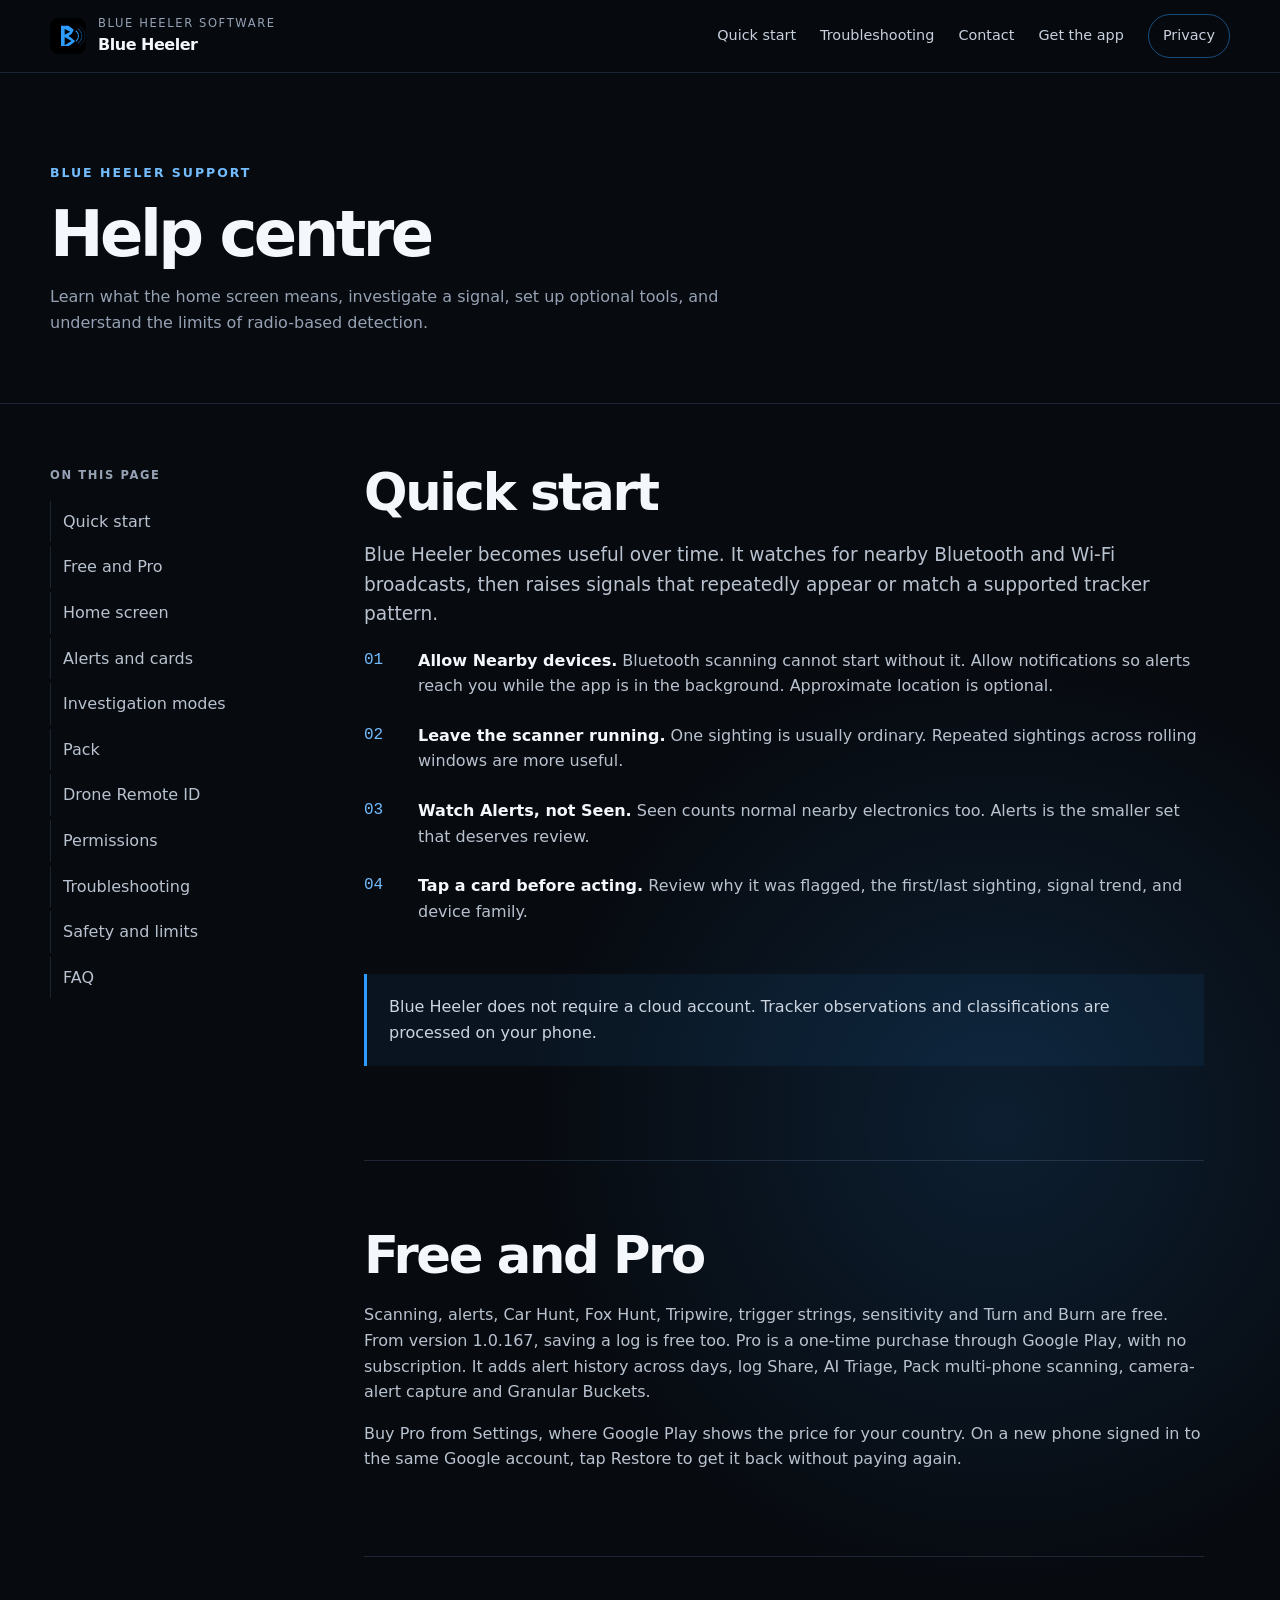
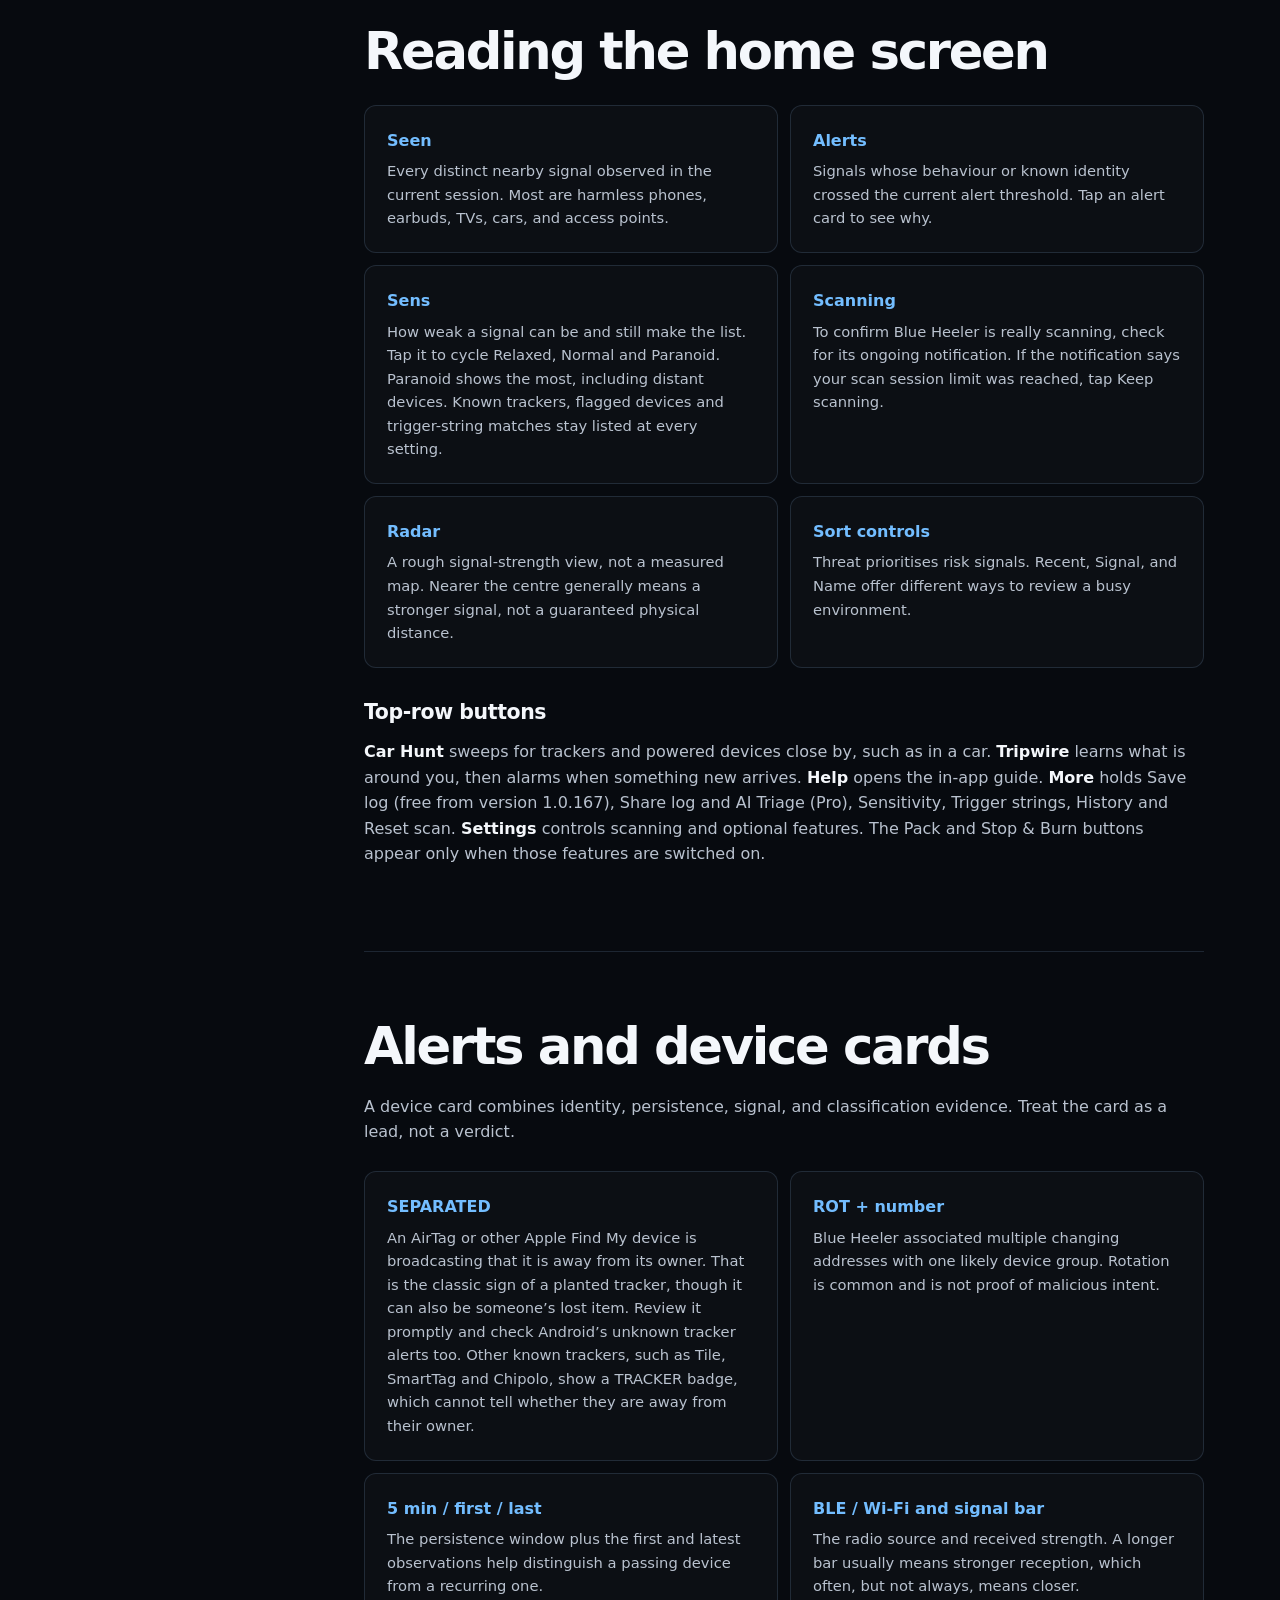
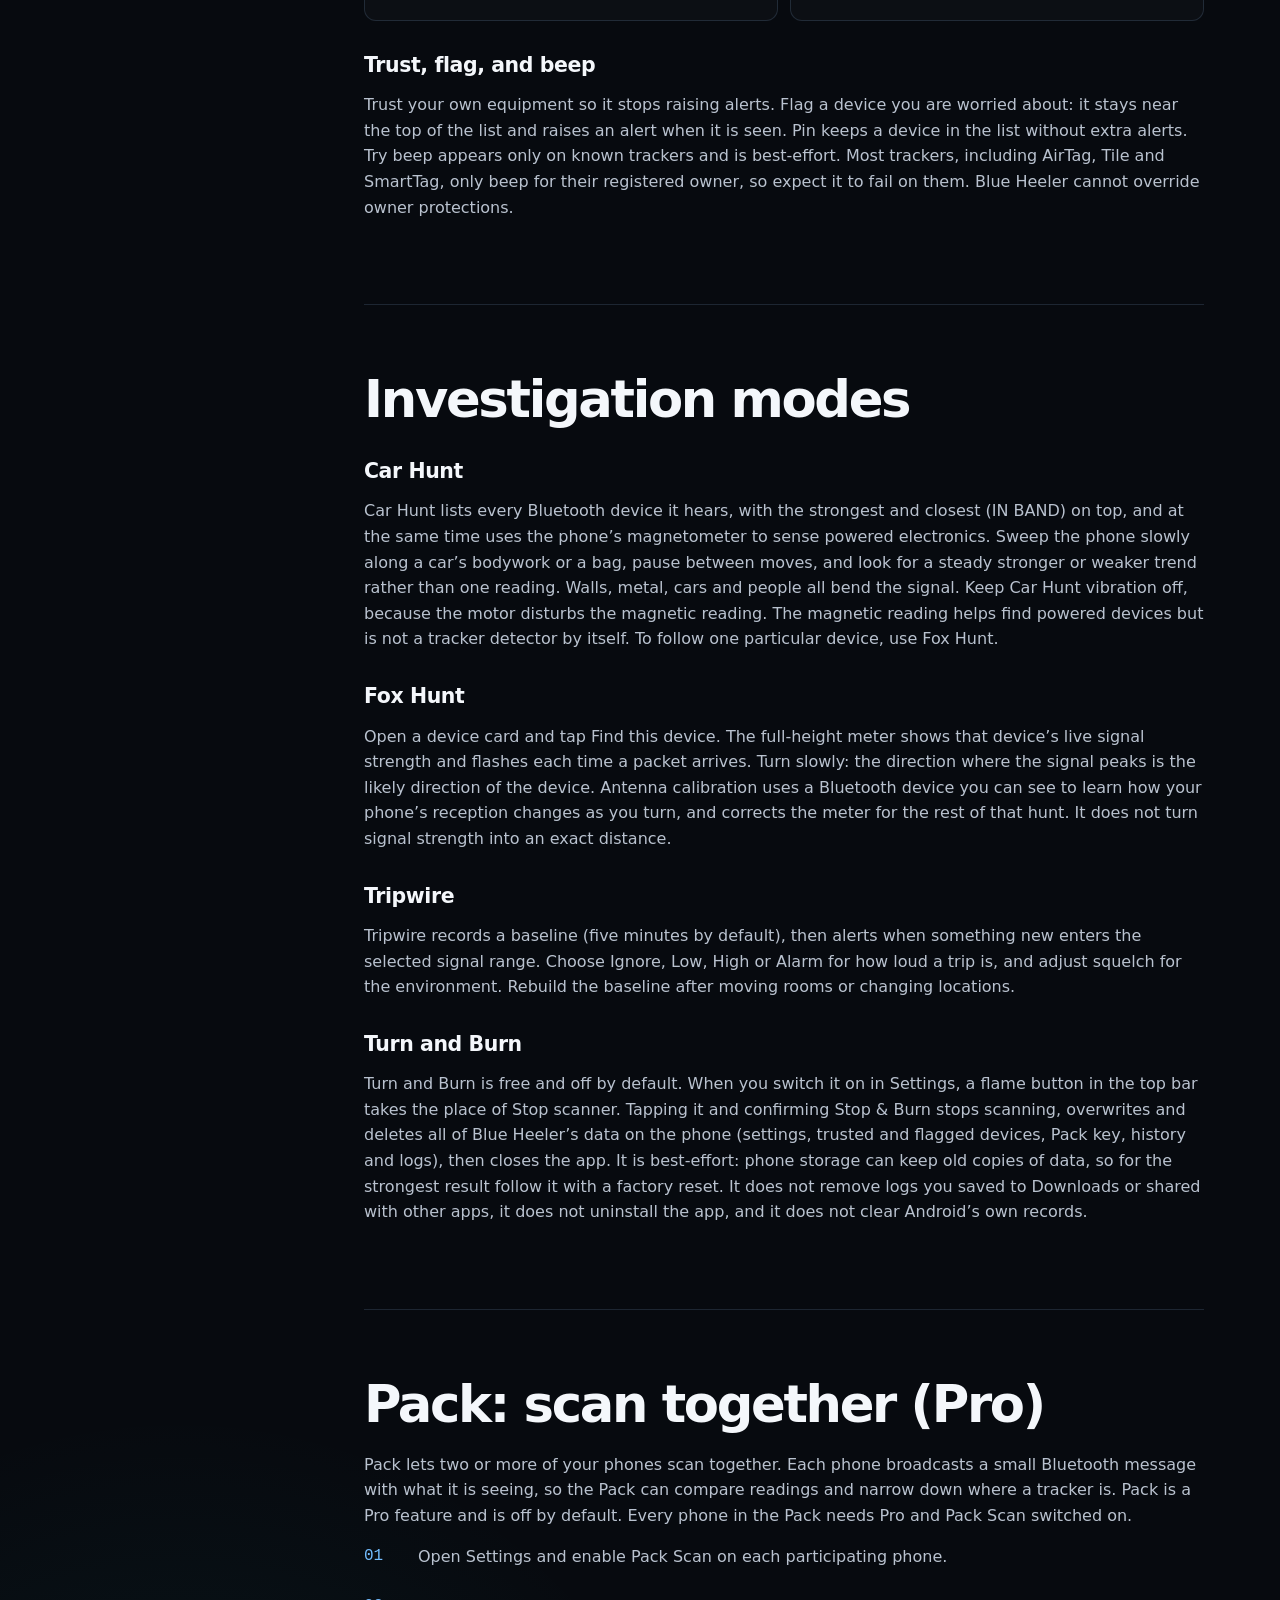
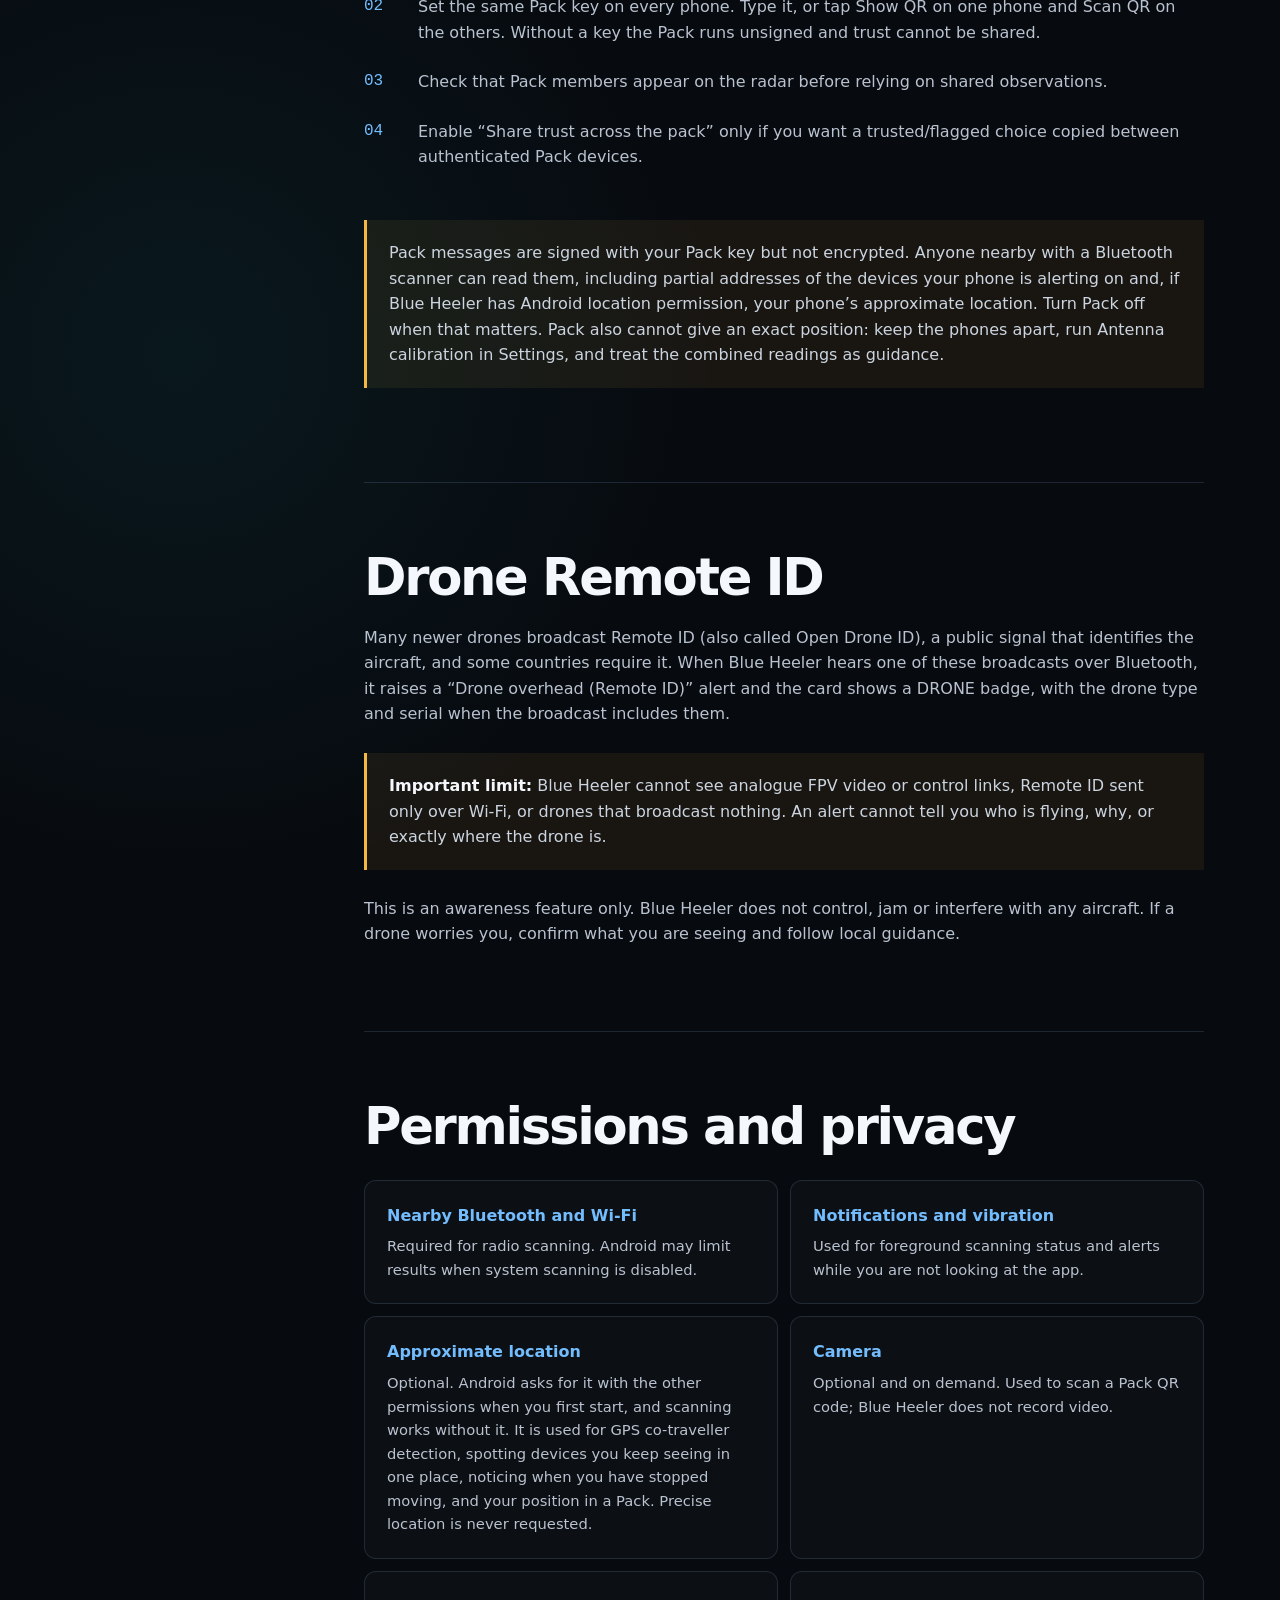
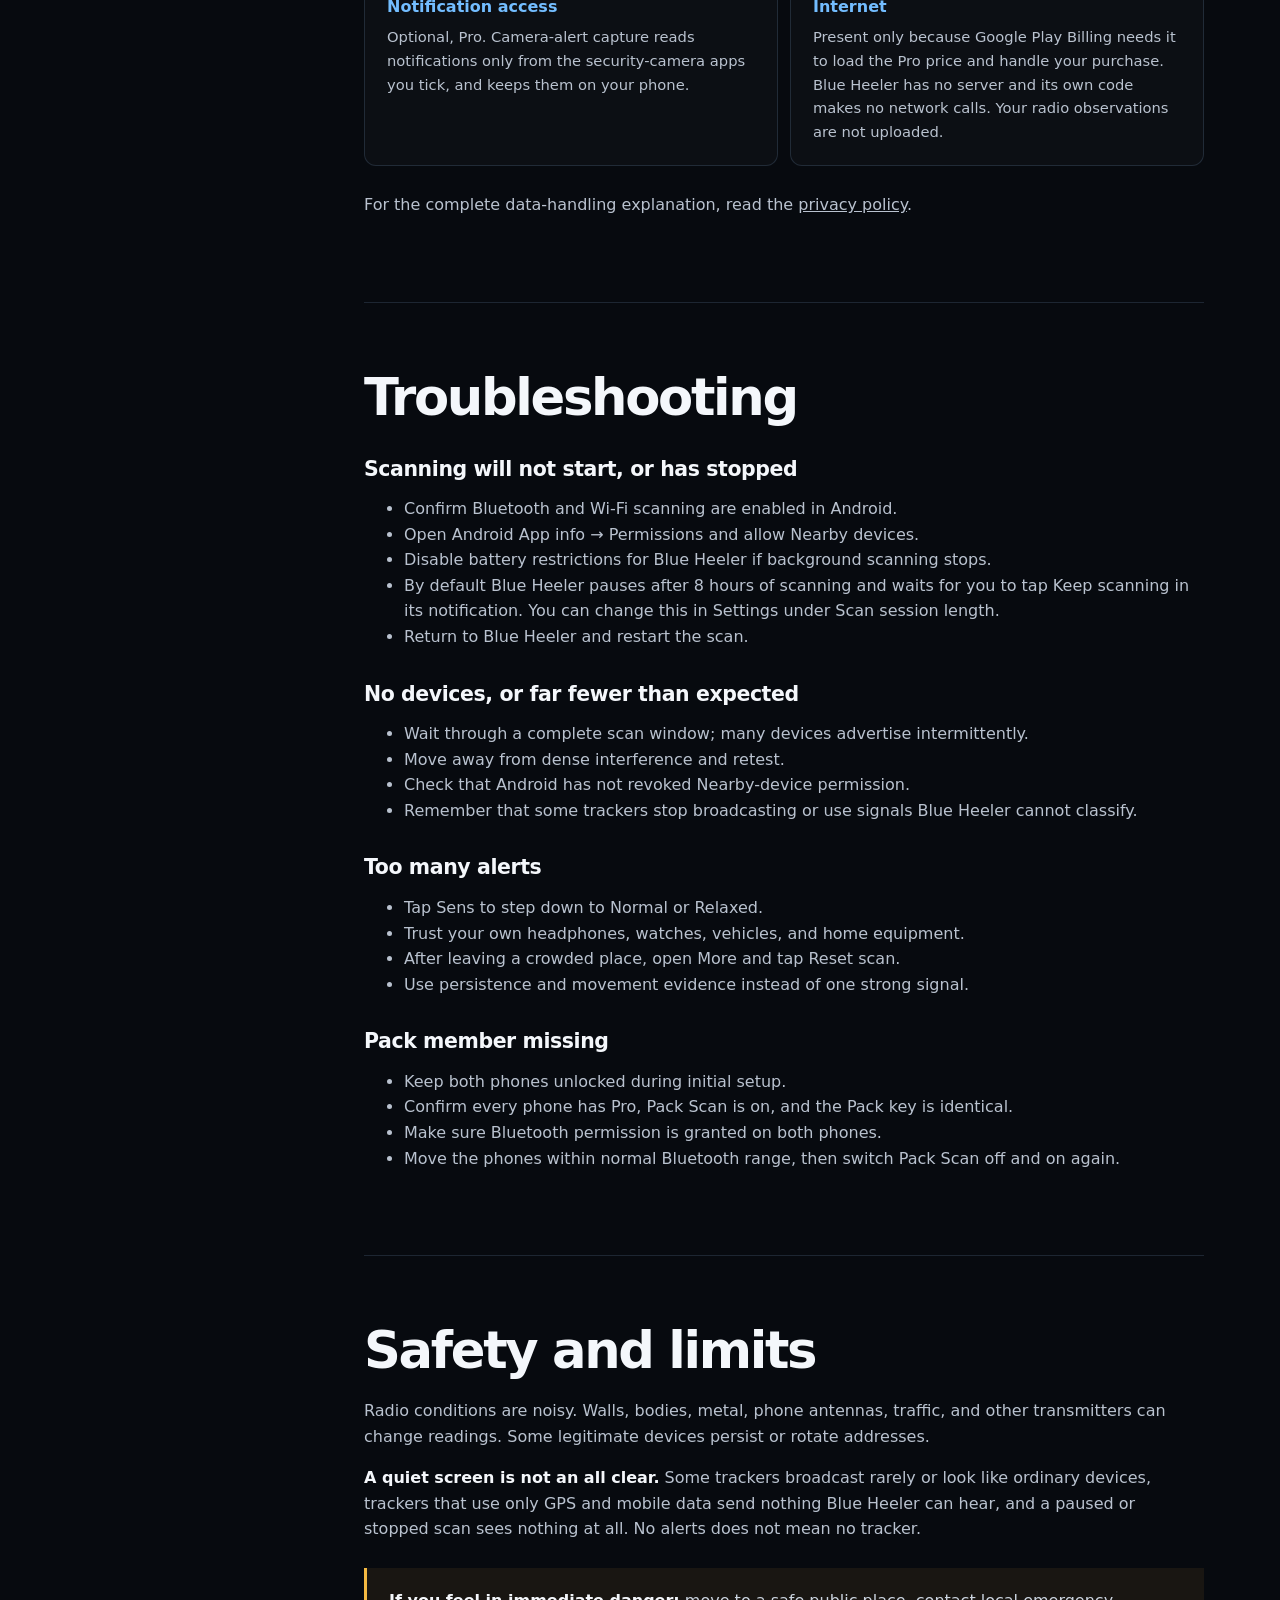
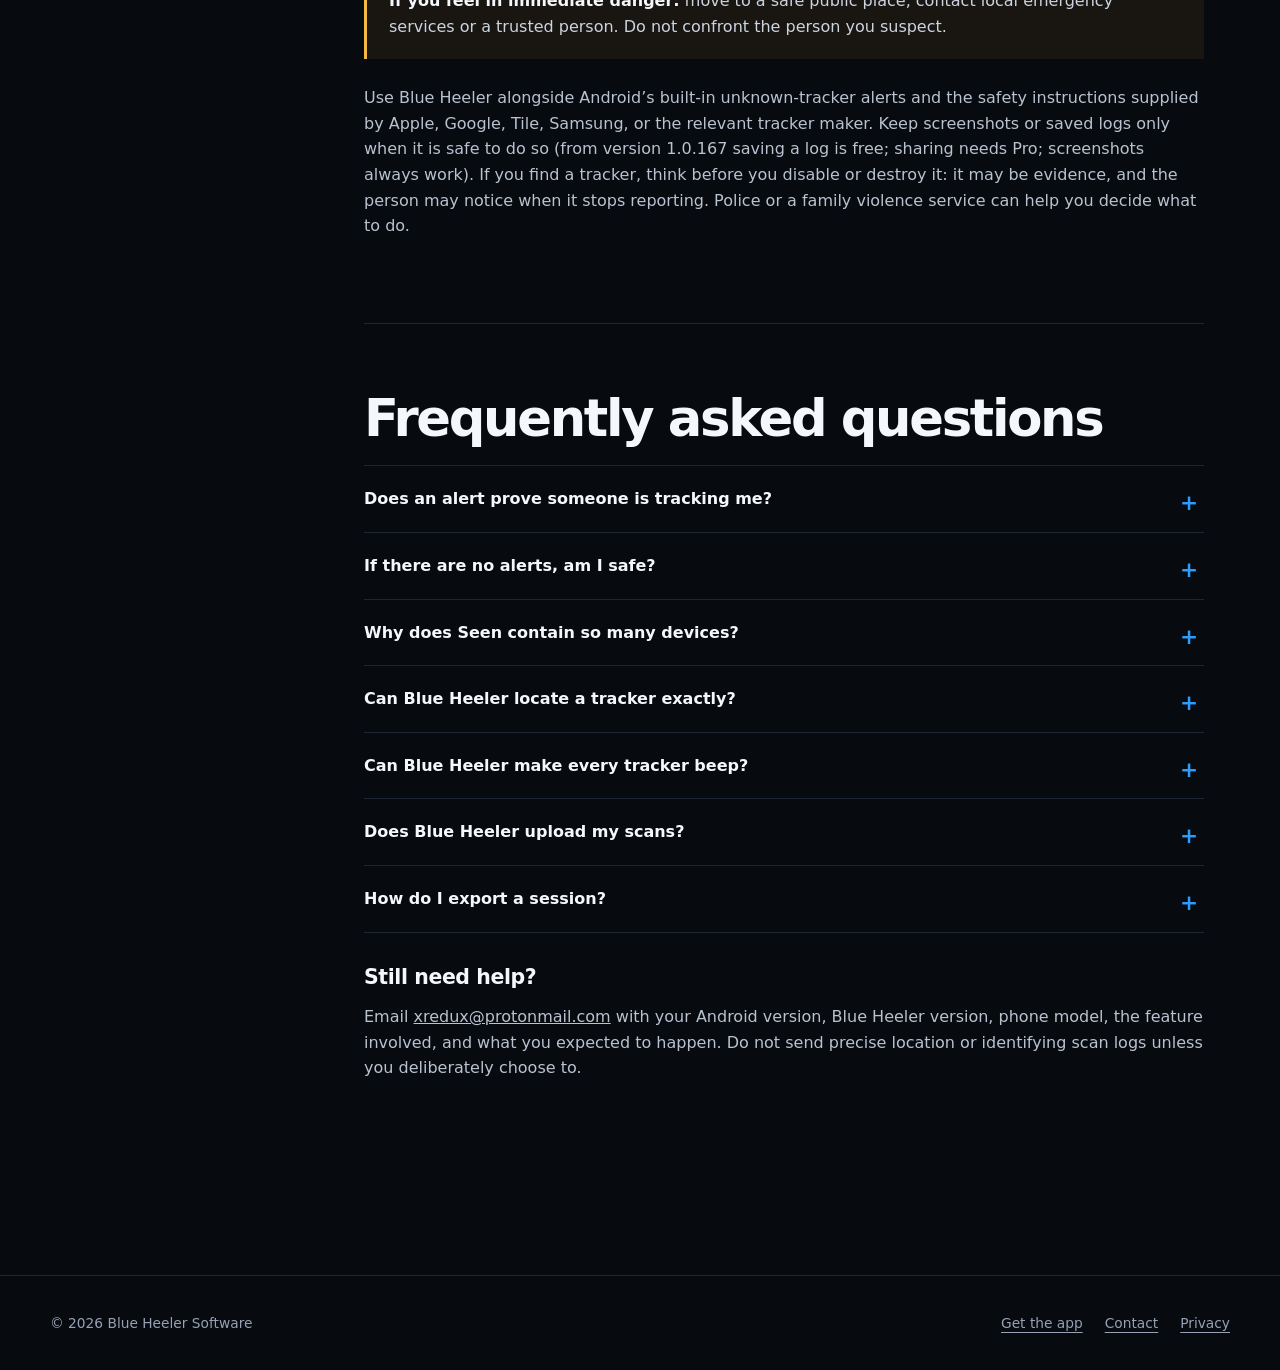
==== commit b1bcafac: "Help: saving a log is free from 1.0.167; Save log includes saved history" ====
--- a/help/index.html
+++ b/help/index.html
@@ -59,7 +59,7 @@
 
         <section class="help-section" id="pro">
           <h2>Free and Pro</h2>
-          <p>Scanning, alerts, Car Hunt, Fox Hunt, Tripwire, trigger strings, sensitivity and Turn and Burn are free. Pro is a one-time purchase through Google Play, with no subscription. It adds alert history across days, log Save and Share, AI Triage, Pack multi-phone scanning, camera-alert capture and Granular Buckets.</p>
+          <p>Scanning, alerts, Car Hunt, Fox Hunt, Tripwire, trigger strings, sensitivity and Turn and Burn are free. From version 1.0.167, saving a log is free too. Pro is a one-time purchase through Google Play, with no subscription. It adds alert history across days, log Share, AI Triage, Pack multi-phone scanning, camera-alert capture and Granular Buckets.</p>
           <p>Buy Pro from Settings, where Google Play shows the price for your country. On a new phone signed in to the same Google account, tap Restore to get it back without paying again.</p>
         </section>
 
@@ -74,7 +74,7 @@
             <div class="help-card"><b>Sort controls</b><p>Threat prioritises risk signals. Recent, Signal, and Name offer different ways to review a busy environment.</p></div>
           </div>
           <h3>Top-row buttons</h3>
-          <p><strong>Car Hunt</strong> sweeps for trackers and powered devices close by, such as in a car. <strong>Tripwire</strong> learns what is around you, then alarms when something new arrives. <strong>Help</strong> opens the in-app guide. <strong>More</strong> holds Save log, Share log and AI Triage (all Pro), Sensitivity, Trigger strings, History (Pro) and Reset scan. <strong>Settings</strong> controls scanning and optional features. The Pack and Stop &amp; Burn buttons appear only when those features are switched on.</p>
+          <p><strong>Car Hunt</strong> sweeps for trackers and powered devices close by, such as in a car. <strong>Tripwire</strong> learns what is around you, then alarms when something new arrives. <strong>Help</strong> opens the in-app guide. <strong>More</strong> holds Save log (free from version 1.0.167), Share log and AI Triage (Pro), Sensitivity, Trigger strings, History and Reset scan. <strong>Settings</strong> controls scanning and optional features. The Pack and Stop &amp; Burn buttons appear only when those features are switched on.</p>
         </section>
 
         <section class="help-section" id="alerts">
@@ -151,7 +151,7 @@
           <p>Radio conditions are noisy. Walls, bodies, metal, phone antennas, traffic, and other transmitters can change readings. Some legitimate devices persist or rotate addresses.</p>
           <p><strong>A quiet screen is not an all clear.</strong> Some trackers broadcast rarely or look like ordinary devices, trackers that use only GPS and mobile data send nothing Blue Heeler can hear, and a paused or stopped scan sees nothing at all. No alerts does not mean no tracker.</p>
           <div class="callout warning"><strong>If you feel in immediate danger:</strong> move to a safe public place, contact local emergency services or a trusted person. Do not confront the person you suspect.</div>
-          <p>Use Blue Heeler alongside Android’s built-in unknown-tracker alerts and the safety instructions supplied by Apple, Google, Tile, Samsung, or the relevant tracker maker. Keep screenshots or saved logs only when it is safe to do so (saving and sharing logs needs Pro; screenshots work on the free version). If you find a tracker, think before you disable or destroy it: it may be evidence, and the person may notice when it stops reporting. Police or a family violence service can help you decide what to do.</p>
+          <p>Use Blue Heeler alongside Android’s built-in unknown-tracker alerts and the safety instructions supplied by Apple, Google, Tile, Samsung, or the relevant tracker maker. Keep screenshots or saved logs only when it is safe to do so (from version 1.0.167 saving a log is free; sharing needs Pro; screenshots always work). If you find a tracker, think before you disable or destroy it: it may be evidence, and the person may notice when it stops reporting. Police or a family violence service can help you decide what to do.</p>
         </section>
 
         <section class="help-section" id="faq">
@@ -163,7 +163,7 @@
             <details><summary>Can Blue Heeler locate a tracker exactly?</summary><p>No. Car Hunt and Fox Hunt show relative signal changes. They cannot provide a guaranteed direction, distance, or location.</p></details>
             <details><summary>Can Blue Heeler make every tracker beep?</summary><p>No. The command is best-effort. Tracker firmware, ownership protections, connection state, and supported protocols determine whether it works.</p></details>
             <details><summary>Does Blue Heeler upload my scans?</summary><p>No. Blue Heeler has no server and does not upload your radio observations. Data leaves your phone only when you choose: Share log and AI Triage hand the log to an app you pick, and Pack broadcasts Pack messages over Bluetooth to phones nearby. Google Play handles the Pro purchase under Google’s own privacy policy.</p></details>
-            <details><summary>How do I export a session?</summary><p>Saving and sharing logs are Pro features. Open More and choose Save log to Downloads or Share log. AI Triage shares the same log, formatted for an AI assistant you pick; Blue Heeler does not send it anywhere itself. Whatever app you share with receives the log, so check it before you send. A log saved to Downloads stays there until you delete it, even after Turn and Burn.</p></details>
+            <details><summary>How do I export a session?</summary><p>Open More and choose Save log to Downloads (free from version 1.0.167) or Share log (Pro). The saved log includes your saved alert history with dates, and History has its own Save and Share buttons. AI Triage shares the same log, formatted for an AI assistant you pick; Blue Heeler does not send it anywhere itself. Whatever app you share with receives the log, so check it before you send. A log saved to Downloads stays there until you delete it, even after Turn and Burn.</p></details>
           </div>
           <h3>Still need help?</h3>
           <p>Email <a href="mailto:xredux@protonmail.com">xredux@protonmail.com</a> with your Android version, Blue Heeler version, phone model, the feature involved, and what you expected to happen. Do not send precise location or identifying scan logs unless you deliberately choose to.</p>
